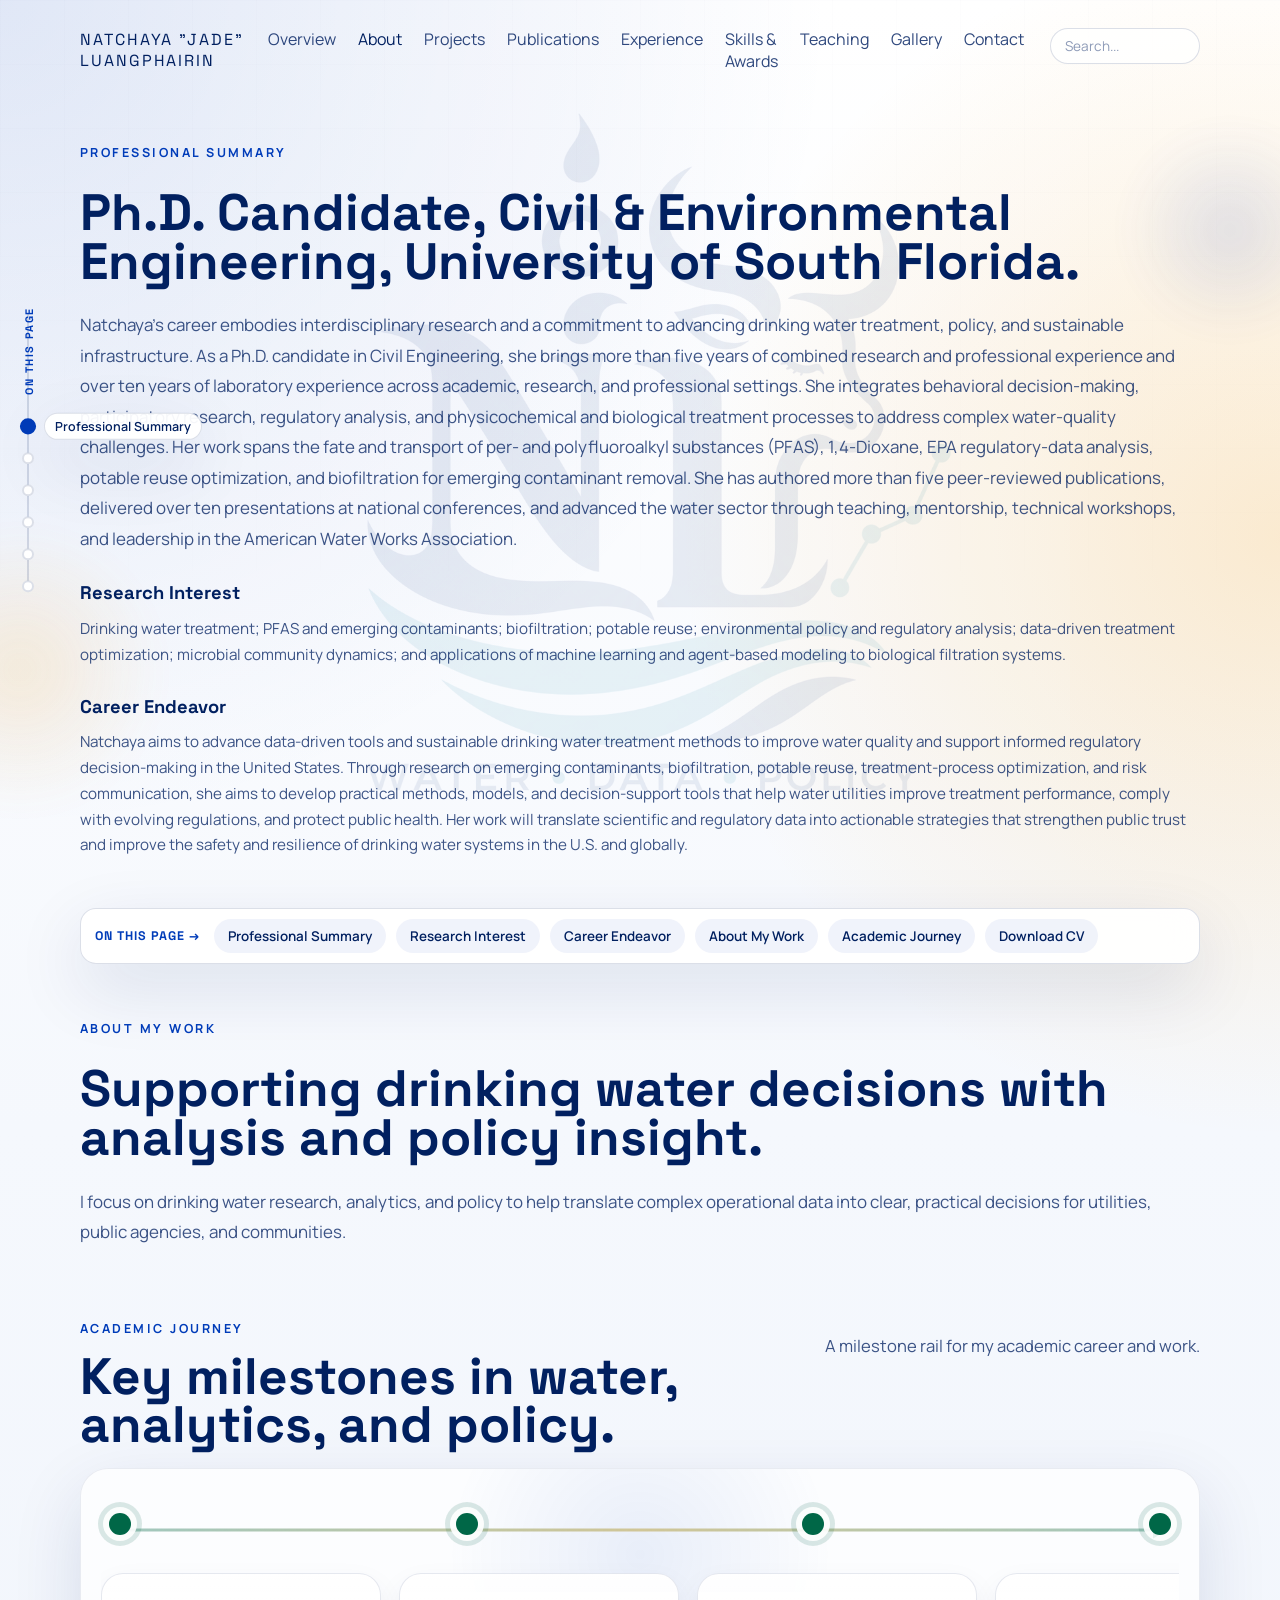
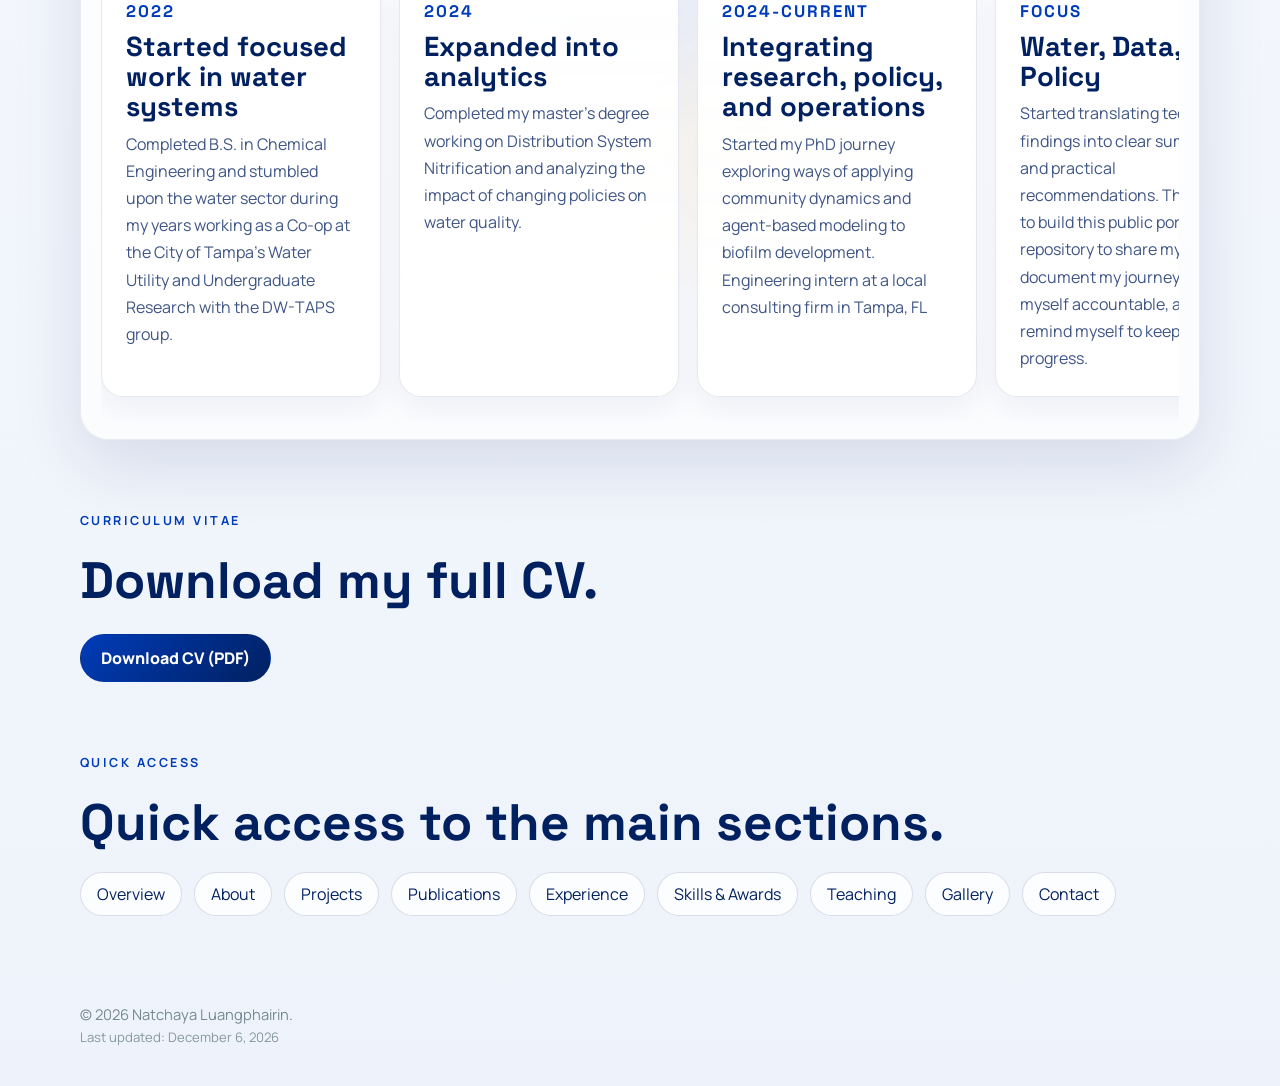
==== about.html @ 2f015699 "update" ====
<!DOCTYPE html>
<html lang="en">
<head>
  <meta charset="UTF-8" />
  <meta name="viewport" content="width=device-width, initial-scale=1.0" />
  <meta name="description" content="About Natchaya Luangphairin's work in drinking water research, analytics, and policy." />
  <title>About — Jade's Field Notes</title>
  <link rel="preconnect" href="https://fonts.googleapis.com" />
  <link rel="preconnect" href="https://fonts.gstatic.com" crossorigin />
  <link href="https://fonts.googleapis.com/css2?family=Manrope:wght@400;500;600;700;800&family=Space+Grotesk:wght@500;700&display=swap" rel="stylesheet" />
  <link rel="stylesheet" href="styles.css?v=15" />
</head>
<body>
  <div class="bg-grid" aria-hidden="true"></div>
  <div class="bg-orb bg-orb-a" aria-hidden="true"></div>
  <div class="bg-orb bg-orb-b" aria-hidden="true"></div>
  <canvas class="ripple-canvas" aria-hidden="true"></canvas>

  <header class="topbar">
    <a class="brand" href="index.html">Natchaya "Jade" Luangphairin</a>
    <nav class="nav">
      <a href="index.html">Overview</a>
      <a href="about.html" class="active">About</a>
      <a href="projects.html">Projects</a>
      <a href="publications.html">Publications</a>
      <a href="experience.html">Experience</a>
      <a href="skills-awards.html">Skills &amp; Awards</a>
      <a href="teaching.html">Teaching</a>
      <a href="gallery.html">Gallery</a>
      <a href="contact.html">Contact</a>
      <div class="search-box">
        <input type="search" id="site-search" class="search-input" placeholder="Search..." aria-label="Search site" autocomplete="off" />
        <div class="search-results" id="search-results" hidden></div>
      </div>
    </nav>
  </header>

  <nav class="side-toc" aria-label="Track and jump to section">
    <span class="side-toc-heading">On This Page</span>
    <a class="side-toc-item" href="#professional-summary">
      <span class="side-toc-dot"></span>
      <span class="side-toc-label">Professional Summary</span>
    </a>
    <a class="side-toc-item" href="#research-interest">
      <span class="side-toc-dot"></span>
      <span class="side-toc-label">Research Interest</span>
    </a>
    <a class="side-toc-item" href="#career-endeavor">
      <span class="side-toc-dot"></span>
      <span class="side-toc-label">Career Endeavor</span>
    </a>
    <a class="side-toc-item" href="#about-my-work">
      <span class="side-toc-dot"></span>
      <span class="side-toc-label">About My Work</span>
    </a>
    <a class="side-toc-item" href="#timeline-milestones">
      <span class="side-toc-dot"></span>
      <span class="side-toc-label">Academic Journey</span>
    </a>
    <a class="side-toc-item" href="#cv-download">
      <span class="side-toc-dot"></span>
      <span class="side-toc-label">Download CV</span>
    </a>
  </nav>

  <main>
    <section class="section" id="professional-summary">
      <div class="section-heading reveal">
        <p class="eyebrow">Professional Summary</p>
        <h2>Ph.D. Candidate, Civil &amp; Environmental Engineering, University of South Florida.</h2>
      </div>

      <p class="section-copy reveal delay-1">
        Natchaya's career embodies interdisciplinary research and a commitment to advancing drinking water treatment, policy, and sustainable infrastructure. As a Ph.D. candidate in Civil Engineering, she brings more than five years of combined research and professional experience and over ten years of laboratory experience across academic, research, and professional settings. She integrates behavioral decision-making, participatory research, regulatory analysis, and physicochemical and biological treatment processes to address complex water-quality challenges. Her work spans the fate and transport of per- and polyfluoroalkyl substances (PFAS), 1,4-Dioxane, EPA regulatory-data analysis, potable reuse optimization, and biofiltration for emerging contaminant removal. She has authored more than five peer-reviewed publications, delivered over ten presentations at national conferences, and advanced the water sector through teaching, mentorship, technical workshops, and leadership in the American Water Works Association.
      </p>

      <div class="papers-group reveal delay-2" id="research-interest">
        <h3>Research Interest</h3>
        <p class="papers-group-intro">
          Drinking water treatment; PFAS and emerging contaminants; biofiltration; potable reuse; environmental policy and regulatory analysis; data-driven treatment optimization; microbial community dynamics; and applications of machine learning and agent-based modeling to biological filtration systems.
        </p>
      </div>

      <div class="papers-group reveal delay-3" id="career-endeavor">
        <h3>Career Endeavor</h3>
        <p class="papers-group-intro">
          Natchaya aims to advance data-driven tools and sustainable drinking water treatment methods to improve water quality and support informed regulatory decision-making in the United States. Through research on emerging contaminants, biofiltration, potable reuse, treatment-process optimization, and risk communication, she aims to develop practical methods, models, and decision-support tools that help water utilities improve treatment performance, comply with evolving regulations, and protect public health. Her work will translate scientific and regulatory data into actionable strategies that strengthen public trust and improve the safety and resilience of drinking water systems in the U.S. and globally.
        </p>
      </div>
    </section>

    <nav class="quick-nav reveal" aria-label="Jump to section">
      <span class="quick-nav-label">On This Page &rarr;</span>
      <a href="#professional-summary">Professional Summary</a>
      <a href="#research-interest">Research Interest</a>
      <a href="#career-endeavor">Career Endeavor</a>
      <a href="#about-my-work">About My Work</a>
      <a href="#timeline-milestones">Academic Journey</a>
      <a href="#cv-download">Download CV</a>
    </nav>

    <section class="section" id="about-my-work">
      <div class="section-heading reveal">
        <p class="eyebrow">About my work</p>
        <h2>Supporting drinking water decisions with analysis and policy insight.</h2>
      </div>

      <p class="section-copy reveal delay-1">
        I focus on drinking water research, analytics, and policy to help translate complex operational data into clear, practical decisions for utilities, public agencies, and communities.
      </p>

    </section>

    <section class="section timeline-section" id="timeline-milestones">
      <div class="timeline-heading reveal">
        <div>
          <p class="eyebrow">Academic Journey</p>
          <h2>Key milestones in water, analytics, and policy.</h2>
        </div>
        <p class="timeline-intro">A milestone rail for my academic career and work.</p>
      </div>

      <div class="timeline-shell reveal delay-1">
        <div class="timeline-rail" aria-hidden="true">
          <span class="timeline-line"></span>
          <span class="timeline-dot is-active"></span>
          <span class="timeline-dot"></span>
          <span class="timeline-dot"></span>
          <span class="timeline-dot"></span>
        </div>

        <div class="timeline-cards">
          <article class="timeline-card">
            <div class="timeline-date">2022</div>
            <h3>Started focused work in water systems</h3>
            <p>Completed B.S. in Chemical Engineering and stumbled upon the water sector during my years working as a Co-op at the City of Tampa's Water Utility and Undergraduate Research with the DW-TAPS group.</p>
          </article>
          <article class="timeline-card">
            <div class="timeline-date">2024</div>
            <h3>Expanded into analytics</h3>
            <p>Completed my master's degree working on Distribution System Nitrification and analyzing the impact of changing policies on water quality.</p>
          </article>
          <article class="timeline-card">
            <div class="timeline-date">2024-Current</div>
            <h3>Integrating research, policy, and operations</h3>
            <p>Started my PhD journey exploring ways of applying community dynamics and agent-based modeling to biofilm development. Engineering intern at a local consulting firm in Tampa, FL</p>
          </article>
          <article class="timeline-card">
            <div class="timeline-date">Focus</div>
            <h3>Water, Data, and Policy</h3>
            <p>Started translating technical findings into clear summaries and practical recommendations. This led me to build this public portfolio and repository to share my work, document my journey, hold myself accountable, and remind myself to keep making progress.</p>
          </article>
        </div>
      </div>
    </section>

    <section class="section" id="cv-download">
      <div class="section-heading reveal">
        <p class="eyebrow">Curriculum Vitae</p>
        <h2>Download my full CV.</h2>
      </div>

      <div class="hero-actions reveal delay-1">
        <a class="button button-primary" href="documents/CV/NLuangphairin_CV.pdf" download="NLuangphairin_CV.pdf">Download CV (PDF)</a>
      </div>
    </section>

    <section class="section" id="quick-access">
      <div class="section-heading reveal">
        <p class="eyebrow">Quick Access</p>
        <h2>Quick access to the main sections.</h2>
      </div>

      <div class="links-grid">
        <a class="link-pill reveal delay-1" href="index.html">Overview</a>
        <a class="link-pill reveal delay-1" href="about.html">About</a>
        <a class="link-pill reveal delay-1" href="projects.html">Projects</a>
        <a class="link-pill reveal delay-2" href="publications.html">Publications</a>
        <a class="link-pill reveal delay-2" href="experience.html">Experience</a>
        <a class="link-pill reveal delay-2" href="skills-awards.html">Skills &amp; Awards</a>
        <a class="link-pill reveal delay-3" href="teaching.html">Teaching</a>
        <a class="link-pill reveal delay-3" href="gallery.html">Gallery</a>
        <a class="link-pill reveal delay-3" href="contact.html">Contact</a>
      </div>
    </section>
  </main>

  <footer class="footer">
    <p>© <span id="year"></span> Natchaya Luangphairin.</p>
    <p class="footer-updated">Last updated: <span id="last-updated"></span></p>
  </footer>

  <script src="script.js?v=16"></script>
</body>
</html>
---- styles.css ----
:root {
  --bg: #eef3fb;
  --bg-soft: #ffffff;
  --panel: rgba(255, 255, 255, 0.92);
  --panel-border: rgba(1, 32, 96, 0.14);
  --text: #012060;
  --muted: rgba(1, 32, 96, 0.76);
  --accent: #003cb9;
  --accent-strong: #012060;
  --accent-gold: #faa41a;
  --accent-red: #c00000;
  --accent-green: #006747;
  --accent-grey: #7e96a0;
  --accent-soft: #d9c990;
  --shadow: 0 24px 70px rgba(1, 32, 96, 0.12);
}

* {
  box-sizing: border-box;
}

html {
  scroll-behavior: smooth;
}

body {
  margin: 0;
  min-height: 100vh;
  font-family: 'Manrope', sans-serif;
  color: var(--text);
  background:
    radial-gradient(circle at top left, rgba(0, 60, 185, 0.12), transparent 28%),
    radial-gradient(circle at right 20%, rgba(250, 164, 26, 0.2), transparent 24%),
    linear-gradient(180deg, #ffffff 0%, #f5f8fd 42%, #eef3fb 100%);
  overflow-x: hidden;
}

body::before {
  content: "";
  position: fixed;
  left: 50%;
  top: 50%;
  transform: translate(-50%, -50%);
  width: 860px;
  height: 860px;
  background-image: url("photos/Logo%20Final.png");
  background-repeat: no-repeat;
  background-position: center;
  background-size: contain;
  opacity: 0.08;
  pointer-events: none;
  z-index: 0;
}

/* Keeps all webpage content above the background logo */
body > * {
  position: relative;
  z-index: 1;
}

body::before {
  content: "";
  position: fixed;

  left: 50%;
  top: 50%;
  transform: translate(-50%, -50%);

  width: min(860px, 85vw);
  aspect-ratio: 1;

  background: url("photos/Logo%20Final.png") center / contain no-repeat;

  opacity: 0.08;
  pointer-events: none;
  z-index: 0;
}

body > * {
  position: relative;
  z-index: 1;
}

a {
  color: inherit;
  text-decoration: none;
}

main {
  width: min(1120px, calc(100% - 40px));
  margin: 0 auto;
  padding: 40px 0 64px;
}

.bg-grid {
  position: fixed;
  inset: 0;
  pointer-events: none;
  opacity: 0.2;
  background-image:
    linear-gradient(rgba(1,32,96,0.06) 1px, transparent 1px),
    linear-gradient(90deg, rgba(1,32,96,0.06) 1px, transparent 1px);
  background-size: 64px 64px;
  mask-image: linear-gradient(180deg, rgba(0,0,0,0.9), transparent 95%);
}

.bg-orb {
  position: fixed;
  border-radius: 50%;
  filter: blur(18px);
  pointer-events: none;
  opacity: 0.7;
}

.bg-orb-a {
  width: 220px;
  height: 220px;
  right: -60px;
  top: 120px;
  background: radial-gradient(circle, rgba(0, 60, 185, 0.16), transparent 70%);
}

.bg-orb-b {
  width: 280px;
  height: 280px;
  left: -120px;
  bottom: 10%;
  background: radial-gradient(circle, rgba(250, 164, 26, 0.22), transparent 72%);
}

.ripple-canvas {
  position: fixed;
  inset: 0;
  pointer-events: none;
}

.topbar {
  width: min(1120px, calc(100% - 40px));
  margin: 0 auto;
  padding: 28px 0 0;
  display: flex;
  align-items: center;
  justify-content: space-between;
  z-index: 20;
}

.brand {
  font-family: 'Space Grotesk', sans-serif;
  font-size: 1rem;
  letter-spacing: 0.12em;
  text-transform: uppercase;
}

.nav {
  display: flex;
  gap: 22px;
  color: rgba(1, 32, 96, 0.82);
}

.nav a:hover,
.nav a:focus-visible,
.brand:hover,
.brand:focus-visible {
  color: var(--text);
}

.search-box {
  position: relative;
  margin-left: 4px;
}

.search-input {
  appearance: none;
  -webkit-appearance: none;
  -moz-appearance: none;
  width: 150px;
  min-height: 36px;
  padding: 0 14px;
  border-radius: 999px;
  border: 1px solid var(--panel-border);
  background: rgba(255,255,255,0.78);
  color: var(--text);
  font-family: 'Manrope', sans-serif;
  font-size: 0.85rem;
  box-shadow: none;
  transition: width 200ms ease, border-color 200ms ease;
}

.search-input::-webkit-search-decoration,
.search-input::-webkit-search-cancel-button,
.search-input::-webkit-search-results-button,
.search-input::-webkit-search-results-decoration {
  appearance: none;
  -webkit-appearance: none;
}

.search-input:focus {
  outline: none;
  width: 220px;
  border-color: var(--accent);
}

.search-input::placeholder {
  color: rgba(1, 32, 96, 0.45);
}

.search-results {
  position: absolute;
  top: calc(100% + 8px);
  right: 0;
  min-width: 300px;
  max-width: 380px;
  max-height: 70vh;
  overflow-y: auto;
  display: grid;
  gap: 2px;
  padding: 8px;
  border-radius: 16px;
  border: 1px solid var(--panel-border);
  background: rgba(255,255,255,0.97);
  backdrop-filter: blur(18px);
  box-shadow: var(--shadow);
}

.search-results[hidden] {
  display: none;
}

.search-result {
  display: block;
  padding: 9px 10px;
  border-radius: 10px;
  color: var(--text);
  font-size: 0.88rem;
  font-weight: 600;
}

.search-result span {
  display: block;
  margin-top: 3px;
  color: var(--muted);
  font-weight: 500;
  font-size: 0.78rem;
  line-height: 1.4;
  text-transform: none;
  letter-spacing: normal;
}

.search-result:hover,
.search-result:focus-visible {
  background: rgba(0, 60, 185, 0.08);
  color: var(--accent);
}

.search-empty {
  padding: 9px 10px;
  color: var(--muted);
  font-size: 0.85rem;
}

.project-slide {
  margin-top: 16px;
}

.project-slide iframe {
  width: 100%;
  height: 560px;
  border: 1px solid var(--panel-border);
  border-radius: 16px;
  background: #ffffff;
}

.project-slide .section-jump {
  margin-top: 10px;
}

.project-slide-label {
  margin: 18px 0 6px;
  font-family: 'Space Grotesk', sans-serif;
  font-size: 0.85rem;
  font-weight: 700;
  color: var(--text);
}

.papers-group > .project-slide-label:first-of-type {
  margin-top: 16px;
}

.gallery-grid {
  display: grid;
  grid-template-columns: repeat(4, 1fr);
  gap: 14px;
  margin-top: 18px;
}

.gallery-item {
  margin: 0;
  border: 1px solid var(--panel-border);
  border-radius: 14px;
  overflow: hidden;
  background: rgba(255,255,255,0.85);
  box-shadow: var(--shadow);
  transition: transform 180ms ease;
}

.gallery-item:hover {
  transform: translateY(-3px);
}

.gallery-item a {
  display: block;
}

.gallery-item img {
  display: block;
  width: 100%;
  height: 160px;
  object-fit: cover;
}

.gallery-item figcaption {
  -webkit-line-clamp: 2;
  display: -webkit-box;
  -webkit-box-orient: vertical;
  overflow: hidden;
}

.quick-nav-label {
  display: inline-flex;
  align-items: center;
  gap: 6px;
  padding: 8px 4px;
  font-family: 'Space Grotesk', sans-serif;
  font-size: 0.78rem;
  font-weight: 700;
  text-transform: uppercase;
  letter-spacing: 0.08em;
  color: var(--accent);
  white-space: nowrap;
}

.quick-nav {
  display: flex;
  align-items: center;
  flex-wrap: wrap;
  gap: 10px;
  margin-top: 20px;
  position: static;
  padding: 10px;
  border-radius: 16px;
  border: 1px solid var(--panel-border);
  background: rgba(255,255,255,0.92);
  backdrop-filter: blur(18px);
  box-shadow: var(--shadow);
}

.quick-nav a {
  padding: 8px 14px;
  border-radius: 999px;
  background: rgba(0, 60, 185, 0.06);
  color: var(--text);
  font-size: 0.84rem;
  font-weight: 600;
  white-space: nowrap;
}

.quick-nav a:hover,
.quick-nav a:focus-visible {
  background: rgba(0, 60, 185, 0.14);
  color: var(--accent);
}

.gallery-item figcaption {
  padding: 10px 12px;
  font-size: 0.72rem;
  color: var(--muted);
  line-height: 1.4;
}

.side-toc-heading {
  writing-mode: vertical-rl;
  transform: rotate(180deg);
  align-self: center;
  margin-bottom: 6px;
  font-family: 'Space Grotesk', sans-serif;
  font-size: 0.68rem;
  font-weight: 700;
  text-transform: uppercase;
  letter-spacing: 0.14em;
  color: var(--accent);
}

.side-toc {
  position: fixed;
  left: 22px;
  top: 50%;
  transform: translateY(-50%);
  display: flex;
  flex-direction: column;
  gap: 20px;
  z-index: 15;
}

.side-toc::before {
  content: "";
  position: absolute;
  left: 5px;
  top: 6px;
  bottom: 6px;
  width: 2px;
  background: var(--panel-border);
  z-index: -1;
}

.side-toc-item {
  position: relative;
  display: flex;
  align-items: center;
}

.side-toc-dot {
  flex-shrink: 0;
  width: 12px;
  height: 12px;
  border-radius: 50%;
  background: var(--bg-soft);
  border: 2px solid var(--panel-border);
  transition: transform 200ms ease, background 200ms ease, border-color 200ms ease;
}

.side-toc-label {
  position: absolute;
  left: 22px;
  top: 50%;
  transform: translateY(-50%) translateX(-6px);
  padding: 4px 10px;
  border-radius: 999px;
  background: rgba(255, 255, 255, 0.95);
  border: 1px solid var(--panel-border);
  box-shadow: var(--shadow);
  color: var(--text);
  font-size: 0.78rem;
  font-weight: 600;
  white-space: nowrap;
  opacity: 0;
  pointer-events: none;
  transition: opacity 200ms ease, transform 200ms ease;
}

.side-toc-item:hover .side-toc-label,
.side-toc-item:focus-visible .side-toc-label,
.side-toc-item.is-active .side-toc-label {
  opacity: 1;
  transform: translateY(-50%) translateX(0);
}

.side-toc-item.is-active .side-toc-dot {
  background: var(--accent);
  border-color: var(--accent);
  transform: scale(1.35);
}

@media (max-width: 1180px) {
  .side-toc {
    display: none;
  }
}

.hero {
  min-height: calc(100vh - 120px);
  display: grid;
  grid-template-columns: 1.3fr 0.9fr;
  gap: 28px;
  align-items: center;
  padding: 40px 0 20px;
}

.eyebrow {
  margin: 0 0 16px;
  color: var(--accent);
  text-transform: uppercase;
  letter-spacing: 0.2em;
  font-size: 0.78rem;
  font-weight: 700;
}

h1,
h2,
h3 {
  font-family: 'Space Grotesk', sans-serif;
  margin: 0;
  line-height: 0.95;
}

h1 {
  font-size: clamp(3.6rem, 8vw, 7.6rem);
  max-width: 10ch;
}

.hero-title {
  margin: 10px 0 0;
  font-family: 'Space Grotesk', sans-serif;
  font-size: clamp(1.15rem, 2.2vw, 1.65rem);
  letter-spacing: 0.08em;
  text-transform: uppercase;
  color: rgba(1, 32, 96, 0.86);
}

h2 {
  font-size: clamp(2.1rem, 4vw, 4rem);
  max-width: none;
  width: 100%;
}

h3 {
  font-size: 1.8rem;
  width: 100%;
  max-width: none;
  text-wrap: pretty;
}

.lede,
.project-card p,
.about-panel p,
.contact-card p,
.card-list strong,
.card-stat p {
  color: var(--muted);
  line-height: 1.7;
  font-size: 1.03rem;
}

.lede {
  max-width: 58ch;
  margin: 24px 0 0;
  font-size: 1.15rem;
}

.hero-actions {
  margin: 28px 0 0;
}

.contact-card p {
  margin: 0;
}

.contact-card .contact-links {
  display: flex;
  gap: 12px;
  flex-wrap: wrap;
  margin-top: 8px;
}

.button {
  display: inline-flex;
  align-items: center;
  justify-content: center;
  min-height: 48px;
  padding: 0 20px;
  border-radius: 999px;
  border: 1px solid transparent;
  transition: transform 180ms ease, border-color 180ms ease, background 180ms ease;
}

.button:hover,
.button:focus-visible {
  transform: translateY(-2px);
}

.button-primary {
  background: linear-gradient(135deg, var(--accent), var(--accent-strong));
  color: #ffffff;
  font-weight: 800;
}

.button-secondary {
  border-color: rgba(1,32,96,0.16);
  background: rgba(255,255,255,0.8);
}

.hero-card,
.project-card,
.about-panel,
.skills-panel,
.contact-card,
.feature-card,
.experience-item,
.teaching-panel,
.timeline-item {
  border: 1px solid var(--panel-border);
  background: linear-gradient(180deg, rgba(255,255,255,0.92), rgba(255,255,255,0.72));
  backdrop-filter: blur(18px);
  box-shadow: var(--shadow);
}

.hero-card {
  border-radius: 28px;
  padding: 28px;
  background:
    radial-gradient(circle at top right, rgba(0, 60, 185, 0.12), transparent 32%),
    linear-gradient(180deg, rgba(255,255,255,0.96), rgba(255,255,255,0.8));
}

.profile-visual img {
  display: block;
  width: 100%;
  height: 100%;
  object-fit: contain;
}

.card-label {
  margin-bottom: 14px;
}

.card-label {
  display: inline-flex;
  align-items: center;
  width: fit-content;
  padding: 8px 12px;
  border-radius: 999px;
  background: rgba(0,60,185,0.08);
  font-size: 0.8rem;
  text-transform: uppercase;
  letter-spacing: 0.14em;
}

.card-stat {
  margin-top: 38px;
}

.card-stat span {
  display: block;
  font-family: 'Space Grotesk', sans-serif;
  font-size: clamp(4rem, 10vw, 6.5rem);
  line-height: 1;
  color: var(--accent);
}

.card-list {
  display: grid;
  gap: 18px;
  margin-top: 28px;
}

.card-list span {
  display: block;
  color: rgba(1,32,96,0.7);
  font-size: 0.78rem;
  text-transform: uppercase;
  letter-spacing: 0.14em;
  margin-bottom: 6px;
}

.section {
  padding: 56px 0 16px;
}

.section:first-child {
  padding-top: 32px;
}

.section-heading {
  display: grid;
  gap: 12px;
  margin-bottom: 24px;
}

.section-copy {
  max-width: none;
  margin: 0;
  color: var(--muted);
  line-height: 1.8;
  font-size: 1.06rem;
}

.section-jump {
  display: inline-flex;
  align-items: center;
  gap: 6px;
  width: fit-content;
  font-family: 'Space Grotesk', sans-serif;
  font-size: 0.85rem;
  font-weight: 700;
  color: var(--accent);
  transition: gap 180ms ease, color 180ms ease;
}

.section-jump:hover,
.section-jump:focus-visible {
  gap: 10px;
  color: var(--accent-strong);
}

.nav a.active {
  color: var(--text);
}

.timeline-heading {
  display: grid;
  grid-template-columns: 1.25fr 0.95fr;
  gap: 20px;
  align-items: start;
  margin-bottom: 18px;
}

.timeline-intro {
  margin: 12px 0 0;
  color: var(--muted);
  font-size: 1.04rem;
  line-height: 1.7;
  justify-self: end;
  max-width: 42ch;
  text-align: right;
}

.timeline-shell {
  position: relative;
  border-radius: 28px;
  padding: 28px 20px 18px;
  background: rgba(255,255,255,0.72);
  border: 1px solid rgba(1,32,96,0.08);
  box-shadow: var(--shadow);
  overflow: hidden;
}

.timeline-shell::before {
  content: '';
  position: absolute;
  inset: 0;
  background: radial-gradient(circle at 50% 15%, rgba(0,60,185,0.08), transparent 26%), radial-gradient(circle at 60% 50%, rgba(250,164,26,0.08), transparent 22%);
  pointer-events: none;
}

.timeline-rail {
  position: relative;
  display: flex;
  align-items: center;
  justify-content: space-between;
  gap: 12px;
  padding: 16px 8px 28px;
}

.timeline-line {
  position: absolute;
  left: 28px;
  right: 28px;
  top: 50%;
  height: 3px;
  transform: translateY(-50%);
  background: linear-gradient(90deg, rgba(0,103,71,0.36), rgba(207,196,147,0.96), rgba(0,103,71,0.36));
  border-radius: 999px;
}

.timeline-line::after {
  content: '';
  position: absolute;
  right: -2px;
  top: 50%;
  transform: translate(100%, -50%);
  border-top: 9px solid transparent;
  border-bottom: 9px solid transparent;
  border-left: 16px solid var(--accent-green);
}

.timeline-dot {
  position: relative;
  z-index: 1;
  width: 22px;
  height: 22px;
  border-radius: 50%;
  background: var(--accent-green);
  box-shadow: 0 0 0 6px rgba(255,255,255,0.9), 0 0 0 11px rgba(0,103,71,0.14);
}

.timeline-cards {
  position: relative;
  display: grid;
  grid-auto-flow: column;
  grid-auto-columns: minmax(280px, 1fr);
  gap: 18px;
  overflow-x: auto;
  padding: 10px 8px 24px;
  scroll-snap-type: x proximity;
}

.timeline-cards::-webkit-scrollbar {
  height: 10px;
}

.timeline-cards::-webkit-scrollbar-track {
  background: rgba(1,32,96,0.08);
  border-radius: 999px;
}

.timeline-cards::-webkit-scrollbar-thumb {
  background: rgba(0,103,71,0.58);
  border-radius: 999px;
}

.timeline-card {
  scroll-snap-align: start;
  border-radius: 22px;
  padding: 26px 24px 24px;
  background: linear-gradient(180deg, rgba(255,255,255,0.98), rgba(255,255,255,0.84));
  border: 1px solid rgba(1,32,96,0.10);
  box-shadow: 0 12px 30px rgba(1,32,96,0.06);
}

.timeline-card h3 {
  margin-top: 10px;
  font-size: 1.72rem;
  line-height: 1.1;
}

.timeline-date {
  font-family: 'Space Grotesk', sans-serif;
  font-size: 0.96rem;
  letter-spacing: 0.12em;
  text-transform: uppercase;
  color: #c99800;
  font-weight: 700;
}

.timeline-card p {
  margin: 8px 0 0;
  color: var(--muted);
  line-height: 1.7;
}



.timeline {
  display: grid;
  gap: 14px;
}

.timeline-item {
  display: grid;
  grid-template-columns: 120px 1fr;
  gap: 20px;
  align-items: start;
  border-radius: 24px;
  padding: 22px;
}

.timeline-date {
  font-family: 'Space Grotesk', sans-serif;
  font-size: 1.05rem;
  letter-spacing: 0.12em;
  text-transform: uppercase;
  color: var(--accent);
}

.timeline-item p,
.feature-card p,
.experience-item p,
.teaching-panel p {
  margin: 8px 0 0;
  color: var(--muted);
  line-height: 1.7;
}

.dashboard-shell {
  width: 100%;
  max-width: 100%;
  min-width: 0;
  overflow: hidden;
  margin-top: 24px;
  border-radius: 28px;
  padding: 20px;
  border: 1px solid rgba(1, 32, 96, 0.10);
  background: linear-gradient(
    180deg,
    rgba(255, 255, 255, 0.95),
    rgba(255, 255, 255, 0.82)
  );
  box-shadow: var(--shadow);
}

.dashboard-hint {
  margin: 0 0 12px;
  font-size: 0.82rem;
  font-weight: 600;
  color: var(--accent);
}

/* Visible frame that the scaled Tableau dashboard must fit inside */
.tableau-fit {
  position: relative;
  width: 100%;
  max-width: 100%;
  overflow: hidden;
  border-radius: 22px;
  background: rgba(1, 32, 96, 0.04);
}

/* Tableau keeps its original 1600 × 927 layout and is scaled by JavaScript */
.tableau-scale {
  position: relative;
  width: 1600px;
  height: 927px;
  transform-origin: top left;
}

.tableau-scale > div,
.tableau-scale object.tableauViz,
.tableau-scale iframe,
.tableau-scale .tableauViz {
  display: block !important;
  width: 1600px !important;
  min-width: 1600px !important;
  max-width: none !important;
  height: 927px !important;
  min-height: 927px !important;
  margin: 0 !important;
  padding: 0 !important;
  border: 0 !important;
}

.tableau-scale noscript,
.tableau-scale noscript a,
.tableau-scale noscript img {
  display: block;
  width: 1600px;
  max-width: none;
  border: 0;
}

.dashboard-app {
  margin-top: 18px;
  border-radius: 24px;
  padding: 22px;
  border: 1px solid var(--panel-border);
  background: linear-gradient(180deg, rgba(255,255,255,0.96), rgba(255,255,255,0.82));
  box-shadow: var(--shadow);
  display: grid;
  gap: 10px;
}

.small-note {
  margin: 0;
  color: var(--muted);
  font-size: 0.92rem;
  line-height: 1.75;
}

.dashboard-app a {
  display: inline-flex;
  width: fit-content;
  margin-top: 6px;
  color: var(--accent);
  font-weight: 700;
}

.feature-list,
.experience-list {
  display: grid;
  grid-template-columns: repeat(3, minmax(0, 1fr));
  gap: 18px;
}

.feature-card,
.experience-item {
  border-radius: 24px;
  padding: 22px;
}

.feature-card a {
  display: inline-flex;
  margin-top: 18px;
  color: var(--accent);
  font-weight: 700;
}

.papers-group {
  margin-top: 30px;
  margin-bottom: 30px;
}

.papers-group:first-child {
  margin-top: 0;
}

.papers-group:last-child {
  margin-bottom: 0;
}

.papers-group h3 {
  font-size: 1.15rem;
  margin-bottom: 14px;
}

.papers-group-intro {
  margin: 0 0 14px;
  color: var(--muted);
  line-height: 1.7;
  font-size: 0.95rem;
}

.section-copy a,
.papers-group-intro a,
.job-meta a,
.small-note a {
  color: var(--accent);
  font-weight: 700;
  text-decoration: underline;
  text-underline-offset: 2px;
}

.section-copy a:hover,
.papers-group-intro a:hover,
.job-meta a:hover,
.small-note a:hover,
.section-copy a:focus-visible,
.papers-group-intro a:focus-visible,
.job-meta a:focus-visible,
.small-note a:focus-visible {
  color: var(--accent-strong);
}

.papers-list {
  list-style: none;
  margin: 0;
  padding: 0;
  display: grid;
  gap: 14px;
}

.papers-list.numbered {
  list-style: decimal;
  padding-left: 1.3em;
}

.papers-list.numbered .paper-item {
  padding-left: 6px;
}

.papers-list.numbered .paper-item::before {
  display: none;
}

.papers-list.numbered .paper-item::marker {
  color: var(--accent);
  font-weight: 700;
}

.paper-item {
  position: relative;
  padding-left: 20px;
  color: var(--muted);
  line-height: 1.7;
  font-size: 0.98rem;
}

.paper-item::before {
  content: "";
  position: absolute;
  left: 0;
  top: 0.6em;
  width: 6px;
  height: 6px;
  border-radius: 2px;
  background: var(--accent);
}

.paper-item a {
  color: var(--accent);
  font-weight: 600;
}

.paper-item a:hover,
.paper-item a:focus-visible {
  text-decoration: underline;
}

.paper-pending {
  font-style: italic;
  color: rgba(1, 32, 96, 0.45);
  font-size: 0.9em;
}

.paper-status {
  display: inline-block;
  margin-left: 4px;
  padding: 2px 10px;
  border-radius: 999px;
  background: rgba(0, 60, 185, 0.1);
  color: var(--accent);
  font-size: 0.75rem;
  font-weight: 700;
  text-transform: uppercase;
  letter-spacing: 0.05em;
  white-space: nowrap;
}

.blur-text {
  filter: blur(3.5px);
  user-select: none;
  cursor: default;
}

.mentees-details {
  margin-top: 18px;
}

.mentees-details summary {
  cursor: pointer;
  display: inline-flex;
  align-items: center;
  gap: 6px;
  width: fit-content;
  font-family: 'Space Grotesk', sans-serif;
  font-size: 0.85rem;
  font-weight: 700;
  color: var(--accent);
  list-style: none;
}

.mentees-details summary::-webkit-details-marker {
  display: none;
}

.mentees-details summary::after {
  content: "→";
  transition: transform 180ms ease;
}

.mentees-details[open] summary::after {
  transform: rotate(90deg);
}

.mentees-grid {
  display: grid;
  grid-template-columns: repeat(2, minmax(0, 1fr));
  gap: 16px;
  margin-top: 18px;
}

.mentee-card {
  border: 1px solid var(--panel-border);
  background: linear-gradient(180deg, rgba(255,255,255,0.92), rgba(255,255,255,0.72));
  backdrop-filter: blur(18px);
  box-shadow: var(--shadow);
  border-radius: 20px;
  padding: 18px;
  display: flex;
  gap: 14px;
  align-items: flex-start;
}

.mentee-photo {
  flex-shrink: 0;
  width: 56px;
  height: 56px;
  border-radius: 50%;
  overflow: hidden;
  display: flex;
  align-items: center;
  justify-content: center;
  background: linear-gradient(135deg, var(--accent), var(--accent-strong));
  color: #ffffff;
  font-family: 'Space Grotesk', sans-serif;
  font-weight: 700;
  font-size: 0.95rem;
}

.mentee-photo img {
  width: 100%;
  height: 100%;
  object-fit: cover;
}

.mentee-info h4 {
  margin: 0 0 2px;
  font-family: 'Space Grotesk', sans-serif;
  font-size: 1rem;
  line-height: 1.2;
}

.mentee-info .mentee-role {
  margin: 0 0 8px;
  color: var(--muted);
  font-size: 0.8rem;
  line-height: 1.4;
}

.mentee-info .mentee-project {
  margin: 0;
  color: var(--muted);
  font-size: 0.86rem;
  line-height: 1.5;
}

.mentee-info .mentee-project .underline {
  text-decoration: underline;
  text-underline-offset: 2px;
  color: var(--text);
  font-weight: 600;
}

.skills-tags {
  display: flex;
  flex-wrap: wrap;
  gap: 10px;
}

.skill-tag {
  display: inline-flex;
  align-items: center;
  min-height: 38px;
  padding: 0 14px;
  border-radius: 999px;
  border: 1px solid var(--panel-border);
  background: rgba(255,255,255,0.82);
  color: var(--text);
  font-size: 0.86rem;
  font-weight: 600;
  transition: transform 180ms ease, border-color 180ms ease;
}

a.skill-tag:hover,
a.skill-tag:focus-visible {
  transform: translateY(-2px);
  border-color: var(--accent);
  color: var(--accent);
}

.job-list {
  display: grid;
  gap: 20px;
}

.job-entry {
  border: 1px solid var(--panel-border);
  background: linear-gradient(180deg, rgba(255,255,255,0.92), rgba(255,255,255,0.72));
  backdrop-filter: blur(18px);
  box-shadow: var(--shadow);
  border-radius: 24px;
  padding: 24px;
}

.job-heading {
  margin-bottom: 14px;
}

.job-heading h3 {
  margin-bottom: 4px;
  font-size: 1.3rem;
}

.job-meta {
  margin: 0;
  color: var(--muted);
  font-size: 0.82rem;
  text-transform: uppercase;
  letter-spacing: 0.06em;
}


.teaching-panel {
  border-radius: 24px;
  padding: 22px;
}

.quote-card {
  border-radius: 28px;
  padding: 20px;
  border: 1px solid var(--panel-border);
  background: linear-gradient(180deg, rgba(255,255,255,0.96), rgba(255,255,255,0.8));
  box-shadow: var(--shadow);
}

.quote-card img {
  display: block;
  width: 100%;
  height: auto;
}

.links-grid {
  display: flex;
  flex-wrap: wrap;
  gap: 12px;
}

.link-pill {
  display: inline-flex;
  align-items: center;
  min-height: 44px;
  padding: 0 16px;
  border-radius: 999px;
  border: 1px solid var(--panel-border);
  background: rgba(255,255,255,0.82);
  color: var(--text);
  transition: transform 180ms ease, border-color 180ms ease;
}

.link-pill:hover,
.link-pill:focus-visible {
  transform: translateY(-2px);
  border-color: rgba(0, 103, 71, 0.35);
}

.projects {
  display: grid;
  grid-template-columns: repeat(3, minmax(0, 1fr));
  gap: 18px;
}

.project-card {
  border-radius: 24px;
  padding: 24px;
  min-height: 320px;
  display: flex;
  flex-direction: column;
  justify-content: space-between;
}

.project-meta {
  display: flex;
  align-items: center;
  justify-content: space-between;
  color: rgba(23, 32, 51, 0.62);
  margin-bottom: 28px;
}

.project-meta span {
  color: var(--accent);
  font-weight: 800;
}

.project-card ul {
  margin: 24px 0 0;
  padding-left: 18px;
  color: rgba(23, 32, 51, 0.82);
  line-height: 1.8;
}

.split {
  display: grid;
  gap: 24px;
}

.about-grid {
  display: grid;
  grid-template-columns: 1fr 1fr;
  gap: 18px;
}

.about-panel,
.skills-panel,
.contact-card {
  border-radius: 24px;
  padding: 24px;
}

.chips {
  display: flex;
  gap: 10px;
  flex-wrap: wrap;
  margin-top: 18px;
}

.chips span {
  padding: 10px 14px;
  border-radius: 999px;
  background: rgba(23,32,51,0.06);
  color: var(--text);
}

.contact-card {
  display: grid;
  gap: 8px;
  background:
    radial-gradient(circle at top right, rgba(229, 107, 74, 0.1), transparent 30%),
    linear-gradient(180deg, rgba(255,255,255,0.96), rgba(255,255,255,0.82));
}

.social-follow {
  display: grid;
  gap: 12px;
  margin-top: 10px;
}

.social-follow-title {
  margin: 0;
  font-family: 'Space Grotesk', sans-serif;
  font-size: 0.98rem;
  letter-spacing: 0.08em;
  text-transform: uppercase;
  color: var(--accent);
}

.social-badges {
  display: flex;
  flex-wrap: wrap;
  gap: 10px;
}

.social-badges a {
  display: inline-flex;
  align-items: center;
}

.social-badges img {
  display: block;
  max-width: 100%;
  height: auto;
}

.footer {
  width: min(1120px, calc(100% - 40px));
  margin: 0 auto;
  padding: 8px 0 40px;
  color: rgba(70,96,105,0.72);
  font-size: 0.92rem;
}

.footer p {
  margin: 4px 0 0;
}

.footer p:first-child {
  margin-top: 0;
}

.footer-updated {
  font-size: 0.82rem;
  opacity: 0.85;
}

.reveal {
  opacity: 0;
  transform: translateY(18px);
  animation: reveal 760ms ease forwards;
}

.delay-1 { animation-delay: 120ms; }
.delay-2 { animation-delay: 220ms; }
.delay-3 { animation-delay: 320ms; }

@keyframes reveal {
  to {
    opacity: 1;
    transform: translateY(0);
  }
}

@media (max-width: 980px) {
  .hero,
  .projects,
  .about-grid,
  .feature-list,
  .experience-list,
  .timeline-heading {
    grid-template-columns: 1fr;
  }

  .hero {
    min-height: auto;
    padding-top: 60px;
  }

  h1 {
    max-width: 12ch;
  }

  .timeline-intro {
    justify-self: start;
    text-align: left;
    max-width: none;
  }

  .timeline-cards {
    grid-auto-columns: minmax(260px, 85vw);
  }

  .gallery-grid {
    grid-template-columns: repeat(3, 1fr);
  }
}

@media (max-width: 640px) {
  .topbar {
    flex-direction: column;
    align-items: flex-start;
    gap: 14px;
  }

  main,
  .topbar,
  .footer {
    width: min(100% - 24px, 1120px);
  }

  .nav {
    gap: 16px;
    flex-wrap: wrap;
  }

  .search-box {
    width: 100%;
    margin-left: 0;
  }

  .search-input {
    width: 100%;
  }

  .search-input:focus {
    width: 100%;
  }

  .search-results {
    left: 0;
    right: 0;
    min-width: 0;
    max-width: none;
  }

  .gallery-grid {
    grid-template-columns: repeat(2, 1fr);
  }

  .quick-nav {
    position: static;
  }

  .mentees-grid {
    grid-template-columns: 1fr;
  }

  h1 {
    font-size: clamp(3rem, 16vw, 4.5rem);
  }

  .project-card,
  .hero-card,
  .about-panel,
  .skills-panel,
  .contact-card,
  .feature-card,
  .experience-item,
  .teaching-panel,
  .quote-card,
  .dashboard-app,
  .dashboard-shell,
  .timeline-shell,
  .timeline-card {
    padding: 20px;
  }

  .dashboard-shell {
    padding: 10px;
    border-radius: 18px;
  }

  .tableau-fit {
    border-radius: 14px;
  }

  .project-slide iframe {
    height: 360px;
  }
}
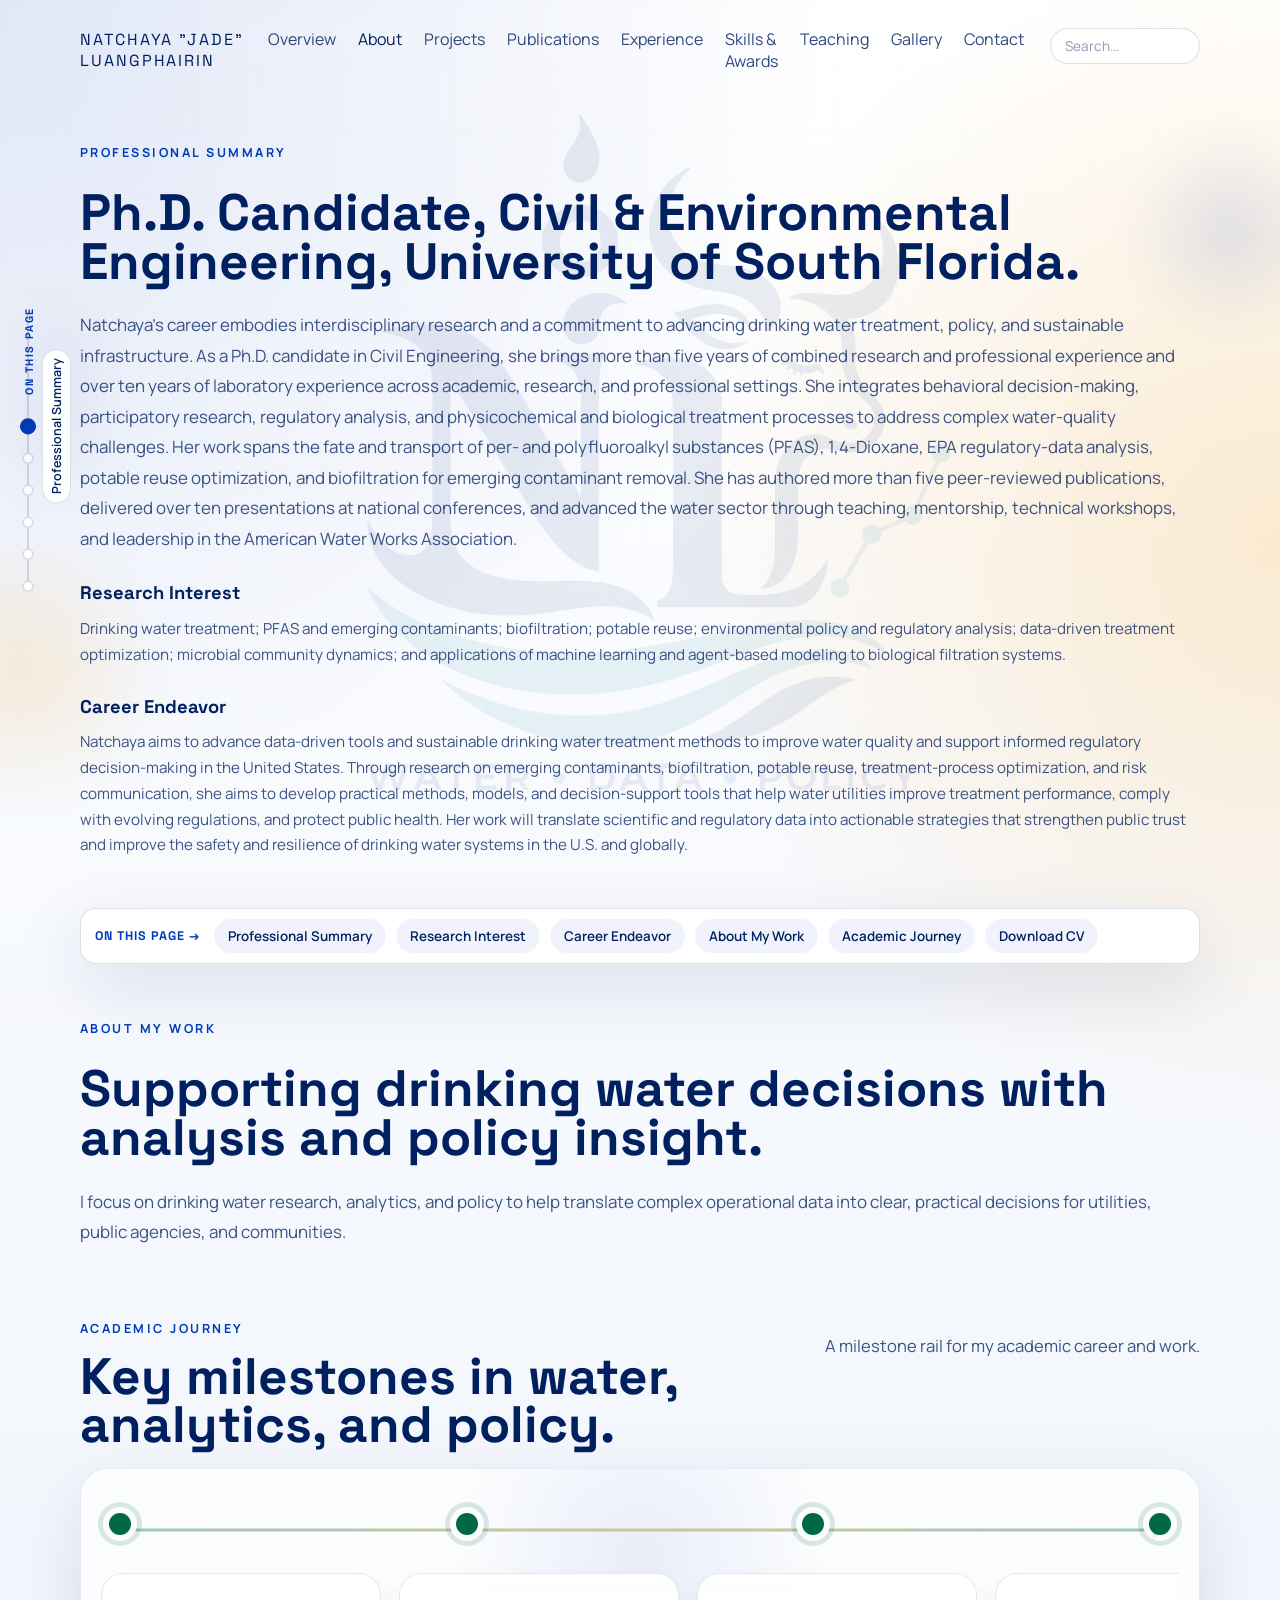
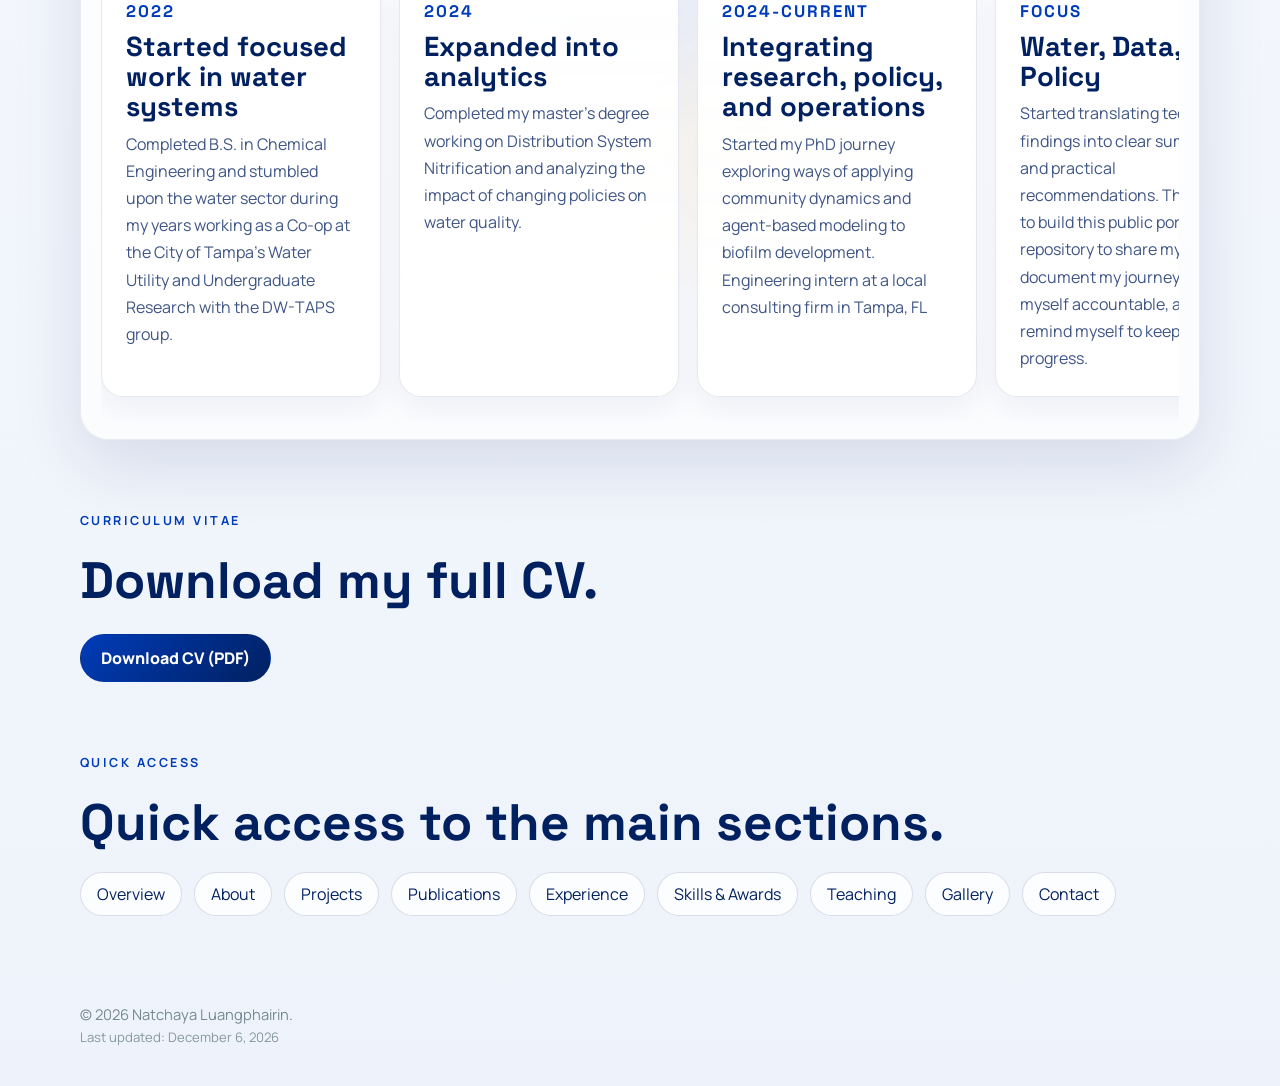
==== commit 95ed7cd0: "update photos" ====
--- a/about.html
+++ b/about.html
@@ -8,7 +8,7 @@
   <link rel="preconnect" href="https://fonts.googleapis.com" />
   <link rel="preconnect" href="https://fonts.gstatic.com" crossorigin />
   <link href="https://fonts.googleapis.com/css2?family=Manrope:wght@400;500;600;700;800&family=Space+Grotesk:wght@500;700&display=swap" rel="stylesheet" />
-  <link rel="stylesheet" href="styles.css?v=15" />
+  <link rel="stylesheet" href="styles.css?v=21" />
 </head>
 <body>
   <div class="bg-grid" aria-hidden="true"></div>
--- a/styles.css
+++ b/styles.css
@@ -398,7 +398,7 @@
   display: flex;
   flex-direction: column;
   gap: 20px;
-  z-index: 15;
+  z-index: 999;
 }
 
 .side-toc::before {
@@ -420,6 +420,8 @@
 
 .side-toc-dot {
   flex-shrink: 0;
+  position: relative;
+  z-index: 1;
   width: 12px;
   height: 12px;
   border-radius: 50%;
@@ -430,10 +432,12 @@
 
 .side-toc-label {
   position: absolute;
-  left: 22px;
+  left: 20px;
   top: 50%;
-  transform: translateY(-50%) translateX(-6px);
-  padding: 4px 10px;
+  z-index: 2;
+  writing-mode: vertical-rl;
+  transform: translateY(-50%) rotate(180deg);
+  padding: 8px 5px;
   border-radius: 999px;
   background: rgba(255, 255, 255, 0.95);
   border: 1px solid var(--panel-border);
@@ -444,14 +448,13 @@
   white-space: nowrap;
   opacity: 0;
   pointer-events: none;
-  transition: opacity 200ms ease, transform 200ms ease;
+  transition: opacity 200ms ease;
 }
 
 .side-toc-item:hover .side-toc-label,
 .side-toc-item:focus-visible .side-toc-label,
 .side-toc-item.is-active .side-toc-label {
   opacity: 1;
-  transform: translateY(-50%) translateX(0);
 }
 
 .side-toc-item.is-active .side-toc-dot {
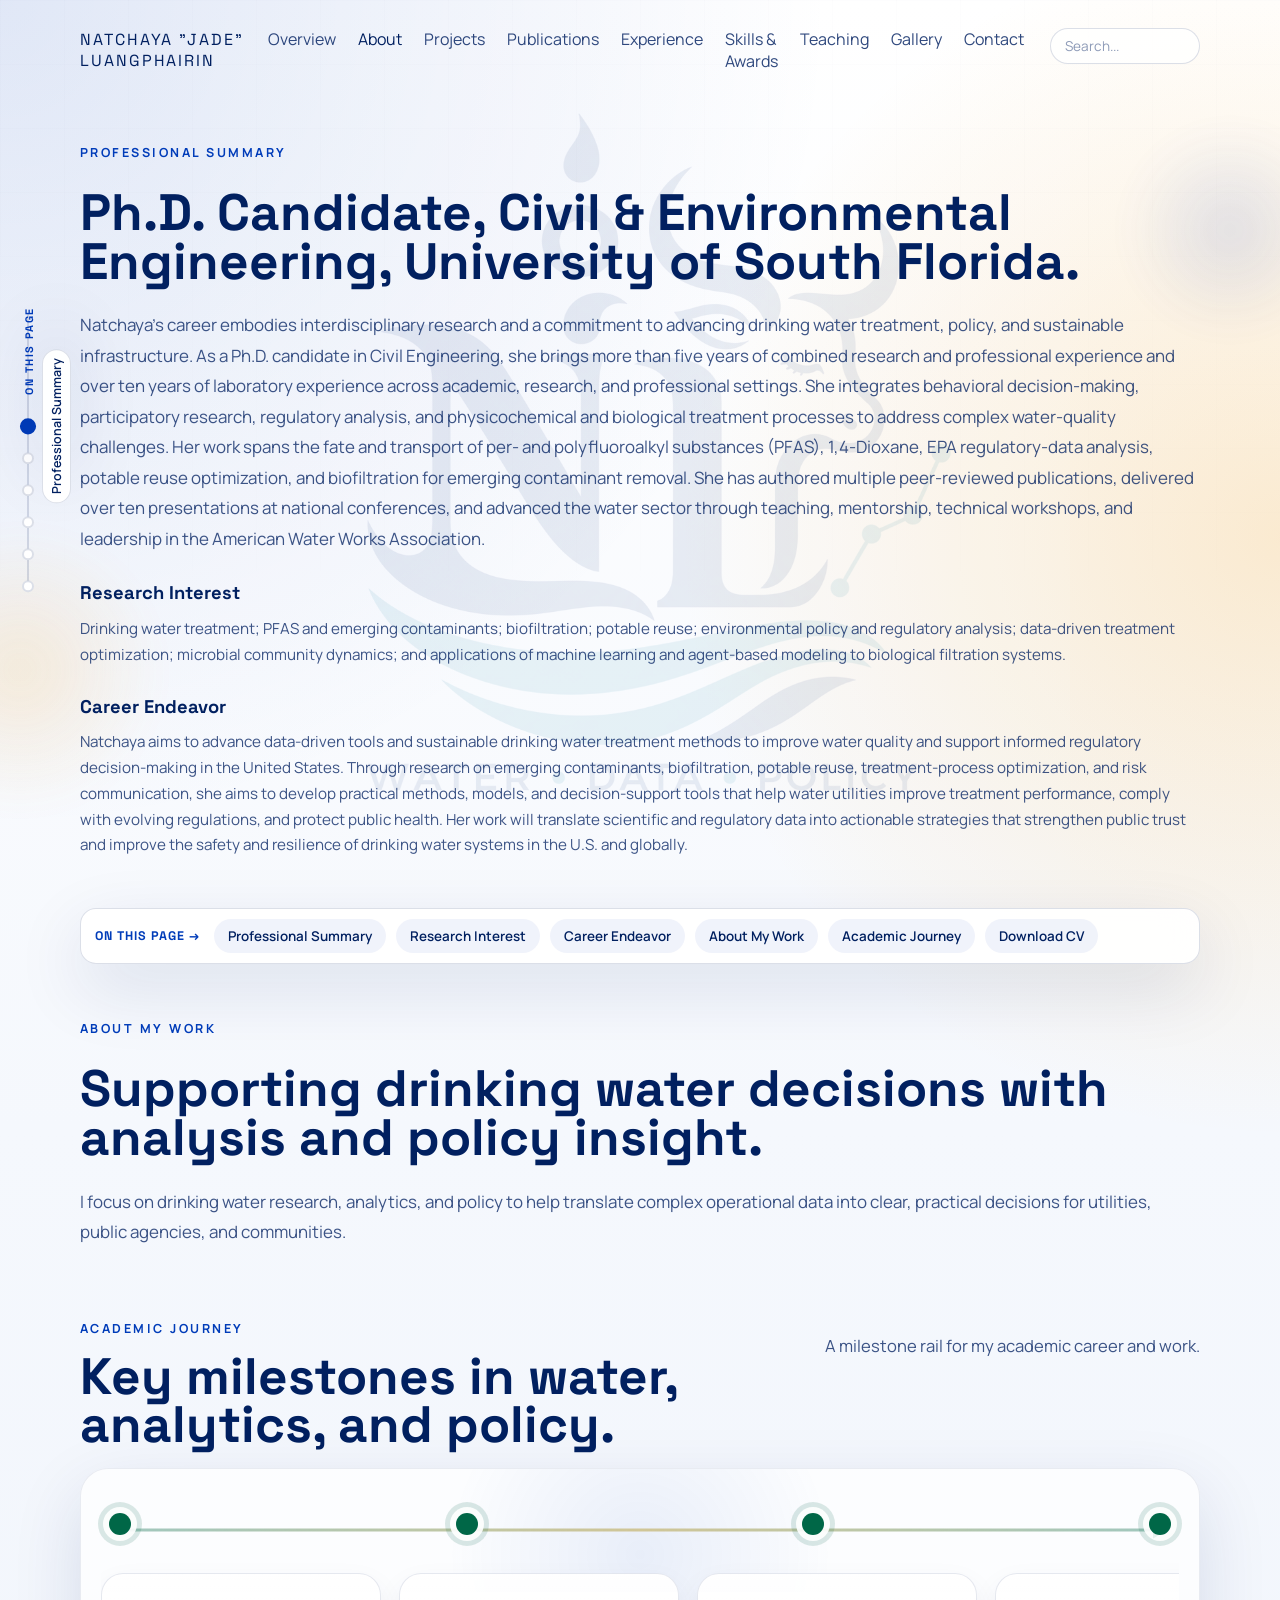
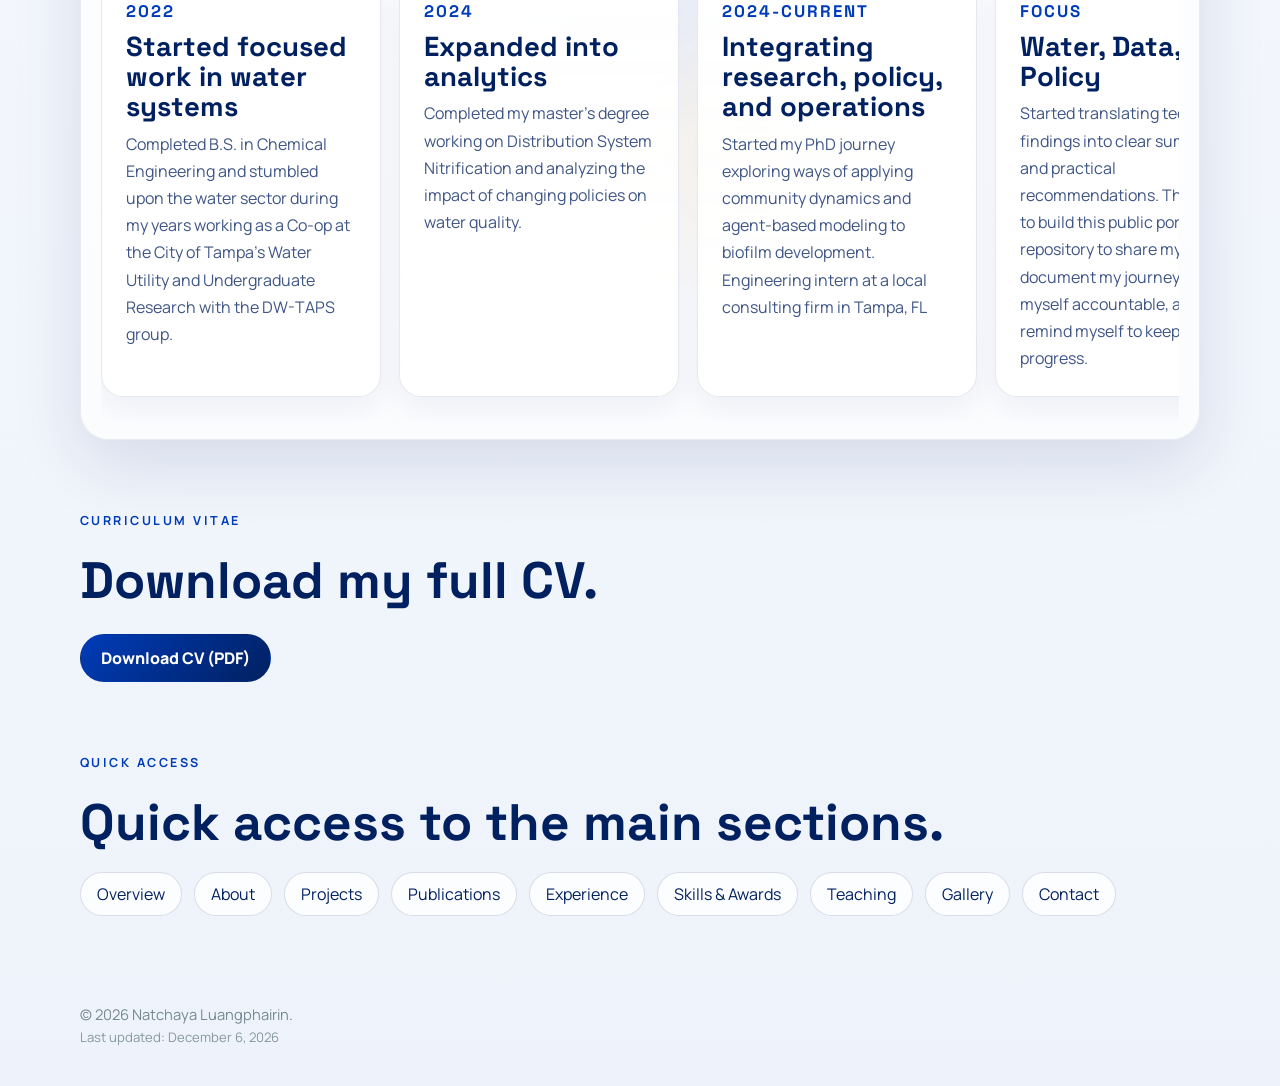
==== commit ce008869: "update" ====
--- a/about.html
+++ b/about.html
@@ -8,7 +8,7 @@
   <link rel="preconnect" href="https://fonts.googleapis.com" />
   <link rel="preconnect" href="https://fonts.gstatic.com" crossorigin />
   <link href="https://fonts.googleapis.com/css2?family=Manrope:wght@400;500;600;700;800&family=Space+Grotesk:wght@500;700&display=swap" rel="stylesheet" />
-  <link rel="stylesheet" href="styles.css?v=21" />
+  <link rel="stylesheet" href="styles.css?v=35" />
 </head>
 <body>
   <div class="bg-grid" aria-hidden="true"></div>
@@ -71,7 +71,7 @@
       </div>
 
       <p class="section-copy reveal delay-1">
-        Natchaya's career embodies interdisciplinary research and a commitment to advancing drinking water treatment, policy, and sustainable infrastructure. As a Ph.D. candidate in Civil Engineering, she brings more than five years of combined research and professional experience and over ten years of laboratory experience across academic, research, and professional settings. She integrates behavioral decision-making, participatory research, regulatory analysis, and physicochemical and biological treatment processes to address complex water-quality challenges. Her work spans the fate and transport of per- and polyfluoroalkyl substances (PFAS), 1,4-Dioxane, EPA regulatory-data analysis, potable reuse optimization, and biofiltration for emerging contaminant removal. She has authored more than five peer-reviewed publications, delivered over ten presentations at national conferences, and advanced the water sector through teaching, mentorship, technical workshops, and leadership in the American Water Works Association.
+        Natchaya's career embodies interdisciplinary research and a commitment to advancing drinking water treatment, policy, and sustainable infrastructure. As a Ph.D. candidate in Civil Engineering, she brings more than five years of combined research and professional experience and over ten years of laboratory experience across academic, research, and professional settings. She integrates behavioral decision-making, participatory research, regulatory analysis, and physicochemical and biological treatment processes to address complex water-quality challenges. Her work spans the fate and transport of per- and polyfluoroalkyl substances (PFAS), 1,4-Dioxane, EPA regulatory-data analysis, potable reuse optimization, and biofiltration for emerging contaminant removal. She has authored multiple peer-reviewed publications, delivered over ten presentations at national conferences, and advanced the water sector through teaching, mentorship, technical workshops, and leadership in the American Water Works Association.
       </p>
 
       <div class="papers-group reveal delay-2" id="research-interest">
@@ -190,6 +190,6 @@
     <p class="footer-updated">Last updated: <span id="last-updated"></span></p>
   </footer>
 
-  <script src="script.js?v=16"></script>
+  <script src="script.js?v=19"></script>
 </body>
 </html>
--- a/styles.css
+++ b/styles.css
@@ -487,6 +487,119 @@
   font-weight: 700;
 }
 
+.article-byline {
+  margin: 10px 0 0;
+  color: var(--accent-grey);
+  font-size: 0.88rem;
+}
+
+.article-back-link {
+  display: inline-flex;
+  align-items: center;
+  gap: 6px;
+  margin-bottom: 16px;
+  color: var(--accent);
+  font-family: 'Space Grotesk', sans-serif;
+  font-size: 0.85rem;
+  font-weight: 700;
+}
+
+.article-back-link:hover,
+.article-back-link:focus-visible {
+  color: var(--accent-strong);
+  text-decoration: underline;
+  text-underline-offset: 2px;
+}
+
+.topic-pills {
+  display: flex;
+  flex-wrap: wrap;
+  gap: 8px;
+  margin-top: 16px;
+}
+
+.topic-pills .card-label {
+  margin-bottom: 0;
+}
+
+/* Numbered step treatment for the dot rail on long-form explainer/article pages */
+.side-toc.is-article {
+  counter-reset: step;
+}
+
+.side-toc.is-article .side-toc-item {
+  counter-increment: step;
+}
+
+.side-toc.is-article .side-toc-label::before {
+  content: counter(step, decimal-leading-zero) " \00b7 ";
+  opacity: 0.6;
+  font-weight: 400;
+}
+
+.explainer-grid {
+  display: grid;
+  grid-template-columns: repeat(auto-fill, minmax(320px, 1fr));
+  gap: 20px;
+  margin-top: 24px;
+}
+
+.explainer-card {
+  display: flex;
+  flex-direction: column;
+  border: 1px solid var(--panel-border);
+  background: linear-gradient(180deg, rgba(255,255,255,0.92), rgba(255,255,255,0.72));
+  backdrop-filter: blur(18px);
+  box-shadow: var(--shadow);
+  border-radius: 24px;
+  padding: 26px;
+  transition: transform 180ms ease, box-shadow 180ms ease;
+}
+
+.explainer-card:hover,
+.explainer-card:focus-within {
+  transform: translateY(-3px);
+  box-shadow: 0 30px 80px rgba(1,32,96,0.16);
+}
+
+.explainer-card h3 {
+  margin-top: 14px;
+  font-size: 1.3rem;
+}
+
+.explainer-card p {
+  margin-top: 10px;
+  color: var(--text);
+  opacity: 0.85;
+  line-height: 1.6;
+}
+
+.explainer-card-date {
+  margin-top: auto;
+  padding-top: 16px;
+  font-size: 0.78rem;
+  color: var(--accent-grey);
+}
+
+.explainer-read {
+  display: inline-flex;
+  margin-top: 16px;
+  color: var(--accent);
+  font-weight: 700;
+}
+
+.explainer-coming-soon {
+  border: 1px dashed var(--panel-border);
+  border-radius: 24px;
+  padding: 26px;
+  display: flex;
+  flex-direction: column;
+  justify-content: center;
+  color: var(--accent-grey);
+  font-size: 0.92rem;
+  line-height: 1.6;
+}
+
 h1,
 h2,
 h3 {
@@ -1000,9 +1113,18 @@
   font-size: 0.95rem;
 }
 
+.job-summary {
+  margin: 0;
+  color: var(--text);
+  line-height: 1.7;
+  font-size: 0.95rem;
+}
+
 .section-copy a,
 .papers-group-intro a,
 .job-meta a,
+.job-summary a,
+.teaching-panel p a,
 .small-note a {
   color: var(--accent);
   font-weight: 700;
@@ -1013,10 +1135,14 @@
 .section-copy a:hover,
 .papers-group-intro a:hover,
 .job-meta a:hover,
+.job-summary a:hover,
+.teaching-panel p a:hover,
 .small-note a:hover,
 .section-copy a:focus-visible,
 .papers-group-intro a:focus-visible,
 .job-meta a:focus-visible,
+.job-summary a:focus-visible,
+.teaching-panel p a:focus-visible,
 .small-note a:focus-visible {
   color: var(--accent-strong);
 }
@@ -1130,6 +1256,316 @@
 
 .mentees-details[open] summary::after {
   transform: rotate(90deg);
+}
+
+code {
+  font-family: 'SFMono-Regular', Consolas, 'Liberation Mono', Menlo, monospace;
+  font-size: 0.88em;
+  background: rgba(1, 32, 96, 0.08);
+  border-radius: 5px;
+  padding: 1px 5px;
+}
+
+.code-block code {
+  background: none;
+  border-radius: 0;
+  padding: 0;
+  font-size: inherit;
+}
+
+.code-block {
+  margin-top: 16px;
+  border-radius: 18px;
+  overflow: hidden;
+  border: 1px solid var(--panel-border);
+  background: var(--accent-strong);
+  box-shadow: var(--shadow);
+}
+
+.code-block-bar {
+  display: flex;
+  align-items: center;
+  justify-content: space-between;
+  gap: 12px;
+  padding: 10px 12px 10px 18px;
+  border-bottom: 1px solid rgba(255,255,255,0.14);
+}
+
+.code-block-label {
+  margin: 0;
+  font-family: 'Space Grotesk', sans-serif;
+  font-size: 0.72rem;
+  font-weight: 700;
+  text-transform: uppercase;
+  letter-spacing: 0.08em;
+  color: rgba(255,255,255,0.65);
+}
+
+.copy-code-btn {
+  flex-shrink: 0;
+  padding: 6px 12px;
+  border-radius: 999px;
+  border: 1px solid rgba(255,255,255,0.22);
+  background: rgba(255,255,255,0.08);
+  color: rgba(255,255,255,0.85);
+  font-family: 'Space Grotesk', sans-serif;
+  font-size: 0.72rem;
+  font-weight: 700;
+  cursor: pointer;
+  transition: background 160ms ease, border-color 160ms ease;
+}
+
+.copy-code-btn:hover,
+.copy-code-btn:focus-visible {
+  background: rgba(255,255,255,0.16);
+  border-color: rgba(255,255,255,0.4);
+}
+
+.copy-code-btn.is-copied {
+  background: rgba(27, 175, 122, 0.35);
+  border-color: rgba(27, 175, 122, 0.6);
+  color: #fff;
+}
+
+.code-block pre {
+  margin: 0;
+  padding: 18px;
+  max-height: 440px;
+  overflow-x: auto;
+  overflow-y: auto;
+  color: #dce8ff;
+  font-family: 'SFMono-Regular', Consolas, 'Liberation Mono', Menlo, monospace;
+  font-size: 0.76rem;
+  line-height: 1.65;
+  white-space: pre;
+}
+
+.code-block pre::-webkit-scrollbar {
+  width: 10px;
+  height: 10px;
+}
+
+.code-block pre::-webkit-scrollbar-track {
+  background: rgba(255,255,255,0.06);
+}
+
+.code-block pre::-webkit-scrollbar-thumb {
+  background: rgba(255,255,255,0.28);
+  border-radius: 999px;
+}
+
+.code-block pre::-webkit-scrollbar-thumb:hover {
+  background: rgba(255,255,255,0.4);
+}
+
+.formula-block {
+  margin-top: 14px;
+  padding: 16px 18px;
+  border-radius: 14px;
+  background: var(--accent-strong);
+  color: #dce8ff;
+  font-family: 'SFMono-Regular', Consolas, 'Liberation Mono', Menlo, monospace;
+  font-size: 0.85rem;
+  line-height: 1.6;
+  overflow-x: auto;
+  white-space: pre-wrap;
+}
+
+.method-details {
+  margin-top: 16px;
+  padding: 16px 18px;
+  border-radius: 16px;
+  border: 1px solid var(--panel-border);
+  background: rgba(255,255,255,0.65);
+}
+
+.method-details summary {
+  cursor: pointer;
+  display: flex;
+  align-items: center;
+  justify-content: space-between;
+  gap: 10px;
+  font-family: 'Space Grotesk', sans-serif;
+  font-weight: 700;
+  color: var(--text);
+  list-style: none;
+}
+
+.method-details summary::-webkit-details-marker {
+  display: none;
+}
+
+.method-details summary::after {
+  content: "+";
+  font-size: 1.2rem;
+  color: var(--accent);
+  transition: transform 180ms ease;
+}
+
+.method-details[open] summary::after {
+  content: "\2212";
+}
+
+.method-details .method-body {
+  margin-top: 12px;
+}
+
+.method-details .method-body p,
+.method-details .method-body li {
+  font-size: 0.95rem;
+  line-height: 1.6;
+  color: var(--text);
+}
+
+.method-details .method-body ul,
+.method-details .method-body ol {
+  padding-left: 1.2rem;
+  margin: 8px 0 0;
+}
+
+.method-details .method-body li + li {
+  margin-top: 6px;
+}
+
+.checklist-grid {
+  margin-top: 16px;
+  display: grid;
+  grid-template-columns: repeat(auto-fit, minmax(260px, 1fr));
+  gap: 12px;
+}
+
+.checklist-item {
+  display: flex;
+  gap: 10px;
+  align-items: flex-start;
+  padding: 14px 16px;
+  border-radius: 14px;
+  border: 1px solid var(--panel-border);
+  background: rgba(255,255,255,0.7);
+  font-size: 0.9rem;
+  line-height: 1.5;
+}
+
+.checklist-item::before {
+  content: "\2713";
+  flex-shrink: 0;
+  color: var(--accent);
+  font-weight: 800;
+}
+
+.data-note {
+  margin-top: 10px;
+  font-size: 0.85rem;
+  color: var(--text);
+  opacity: 0.75;
+}
+
+.did-diagram {
+  margin-top: 18px;
+  padding: 22px;
+  border-radius: 20px;
+  border: 1px solid var(--panel-border);
+  background: linear-gradient(180deg, rgba(255,255,255,0.95), rgba(255,255,255,0.78));
+  box-shadow: var(--shadow);
+}
+
+.did-table {
+  width: 100%;
+  max-width: 520px;
+  border-collapse: collapse;
+  font-size: 0.85rem;
+}
+
+.did-table caption {
+  text-align: left;
+  font-family: 'Space Grotesk', sans-serif;
+  font-size: 0.72rem;
+  font-weight: 700;
+  letter-spacing: 0.08em;
+  color: var(--accent);
+  margin-bottom: 8px;
+}
+
+.did-table th,
+.did-table td {
+  padding: 8px 12px;
+  border: 1px solid var(--panel-border);
+  text-align: right;
+}
+
+.did-table thead th {
+  background: rgba(1, 32, 96, 0.05);
+  font-family: 'Space Grotesk', sans-serif;
+  font-weight: 700;
+}
+
+.did-table tbody th {
+  text-align: left;
+  font-weight: 700;
+  background: rgba(1, 32, 96, 0.03);
+}
+
+.did-table td.did-highlight {
+  background: rgba(0, 60, 185, 0.1);
+  font-weight: 800;
+  color: var(--accent-strong);
+}
+
+.did-beta {
+  display: inline-block;
+  margin-left: 4px;
+  font-size: 0.78em;
+  opacity: 0.65;
+}
+
+.did-sd {
+  display: inline-block;
+  margin-left: 4px;
+  font-size: 0.82em;
+  color: var(--accent-grey);
+}
+
+.did-stats-table {
+  margin-top: 18px;
+}
+
+.did-stats-table td.sig {
+  font-weight: 800;
+  color: var(--accent-strong);
+}
+
+.did-svg-wrap {
+  margin-top: 20px;
+  overflow-x: auto;
+}
+
+.did-svg-wrap svg {
+  display: block;
+  min-width: 560px;
+  width: 100%;
+  height: auto;
+}
+
+.did-legend {
+  margin-top: 14px;
+  display: flex;
+  flex-wrap: wrap;
+  gap: 16px;
+  font-size: 0.82rem;
+  color: var(--text);
+}
+
+.did-legend-item {
+  display: inline-flex;
+  align-items: center;
+  gap: 6px;
+}
+
+.did-legend-swatch {
+  width: 14px;
+  height: 14px;
+  border-radius: 4px;
+  flex-shrink: 0;
 }
 
 .mentees-grid {
@@ -1263,6 +1699,10 @@
 .teaching-panel {
   border-radius: 24px;
   padding: 22px;
+}
+
+.teaching-panel + .teaching-panel {
+  margin-top: 16px;
 }
 
 .quote-card {
@@ -1565,3 +2005,50 @@
     height: 360px;
   }
 }
+
+.tutorial-figure {
+  margin: 18px 0 0;
+  padding: 12px;
+  border-radius: 20px;
+  border: 1px solid var(--panel-border);
+  background: var(--panel);
+  box-shadow: var(--shadow);
+}
+
+.tutorial-figure a {
+  display: block;
+}
+
+.tutorial-figure img {
+  display: block;
+  max-width: 100%;
+  height: auto;
+  margin: 0 auto;
+  border-radius: 10px;
+}
+
+.tutorial-figure figcaption {
+  margin-top: 10px;
+  font-size: 0.86rem;
+  line-height: 1.5;
+  color: var(--muted);
+}
+
+.tutorial-figure-pair {
+  display: grid;
+  grid-template-columns: repeat(auto-fit, minmax(260px, 1fr));
+  gap: 16px;
+  align-items: start;
+}
+
+.tutorial-figure-pair .tutorial-figure {
+  margin-top: 18px;
+}
+
+.tutorial-figure-pair + .section-copy,
+.tutorial-figure + .section-copy,
+.tutorial-figure + .checklist-grid,
+.tutorial-figure + .tutorial-figure-pair,
+.tutorial-figure-pair + .checklist-grid {
+  margin-top: 18px;
+}
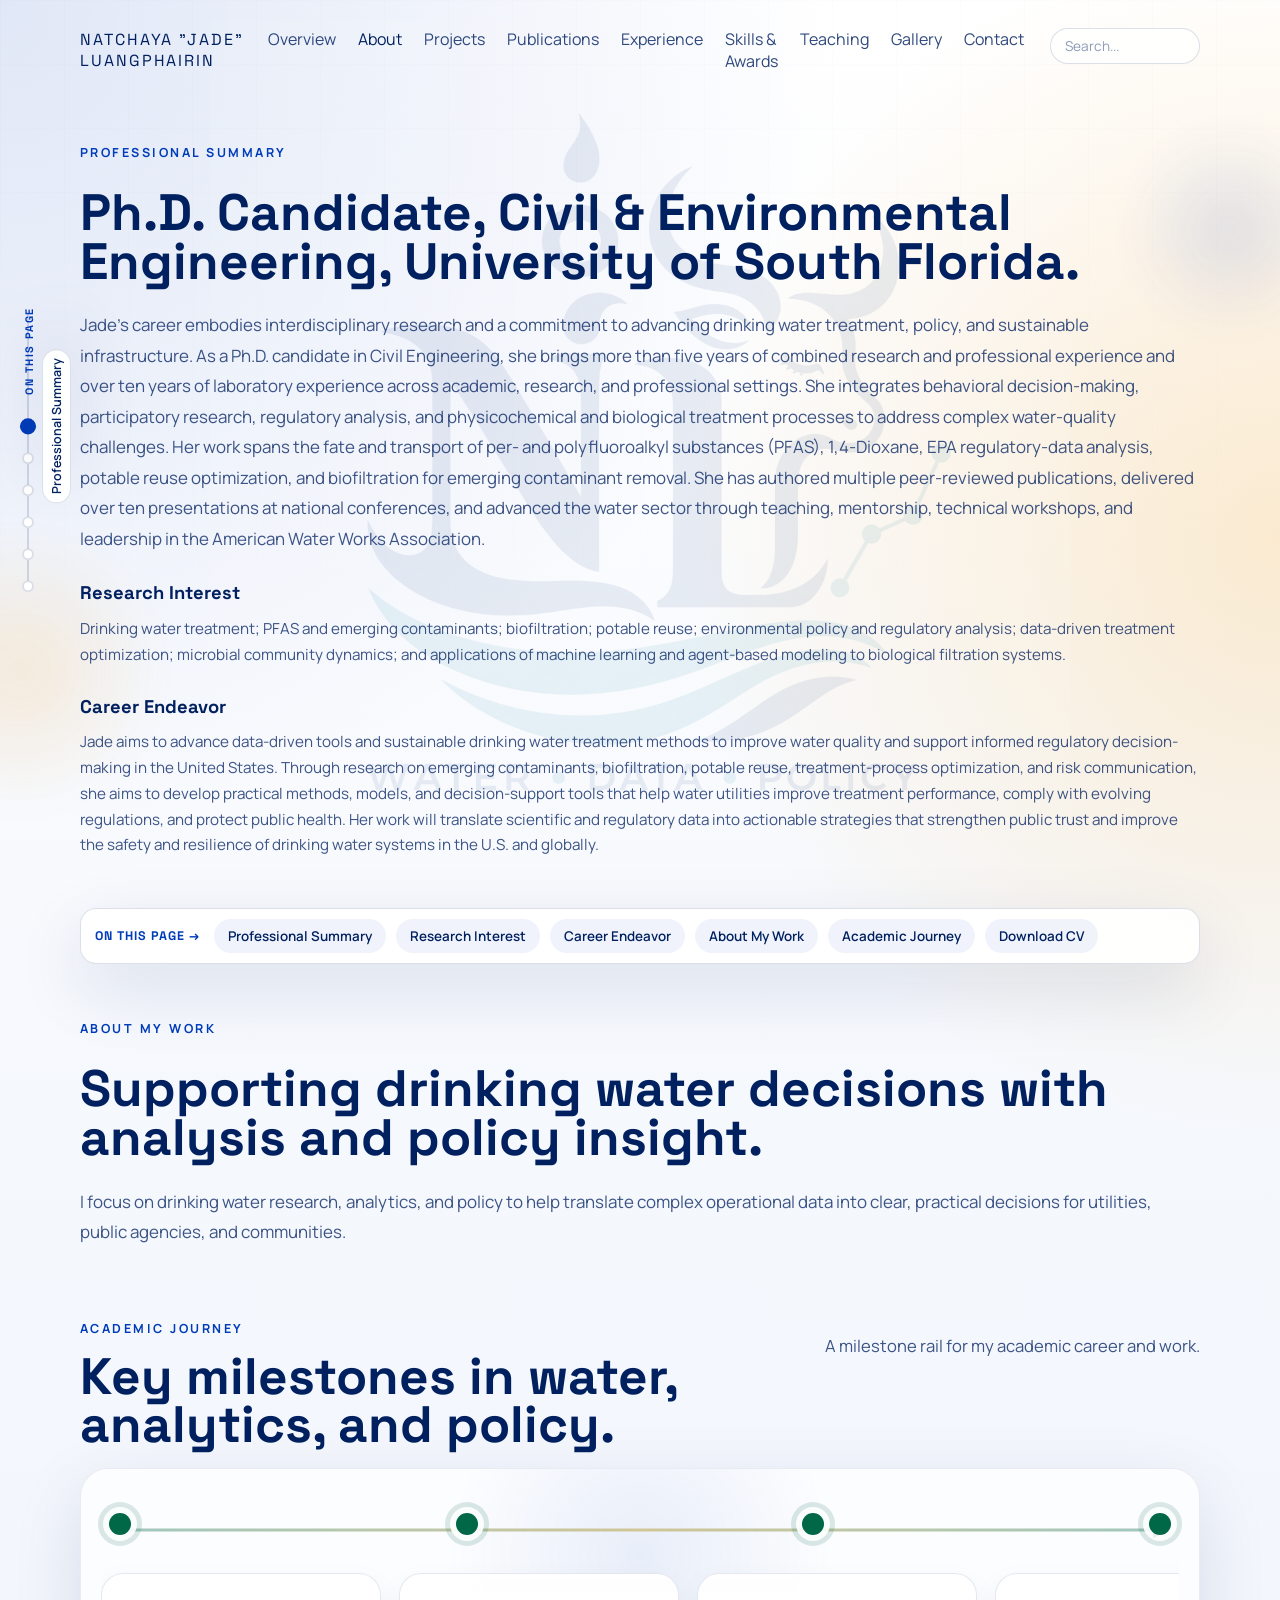
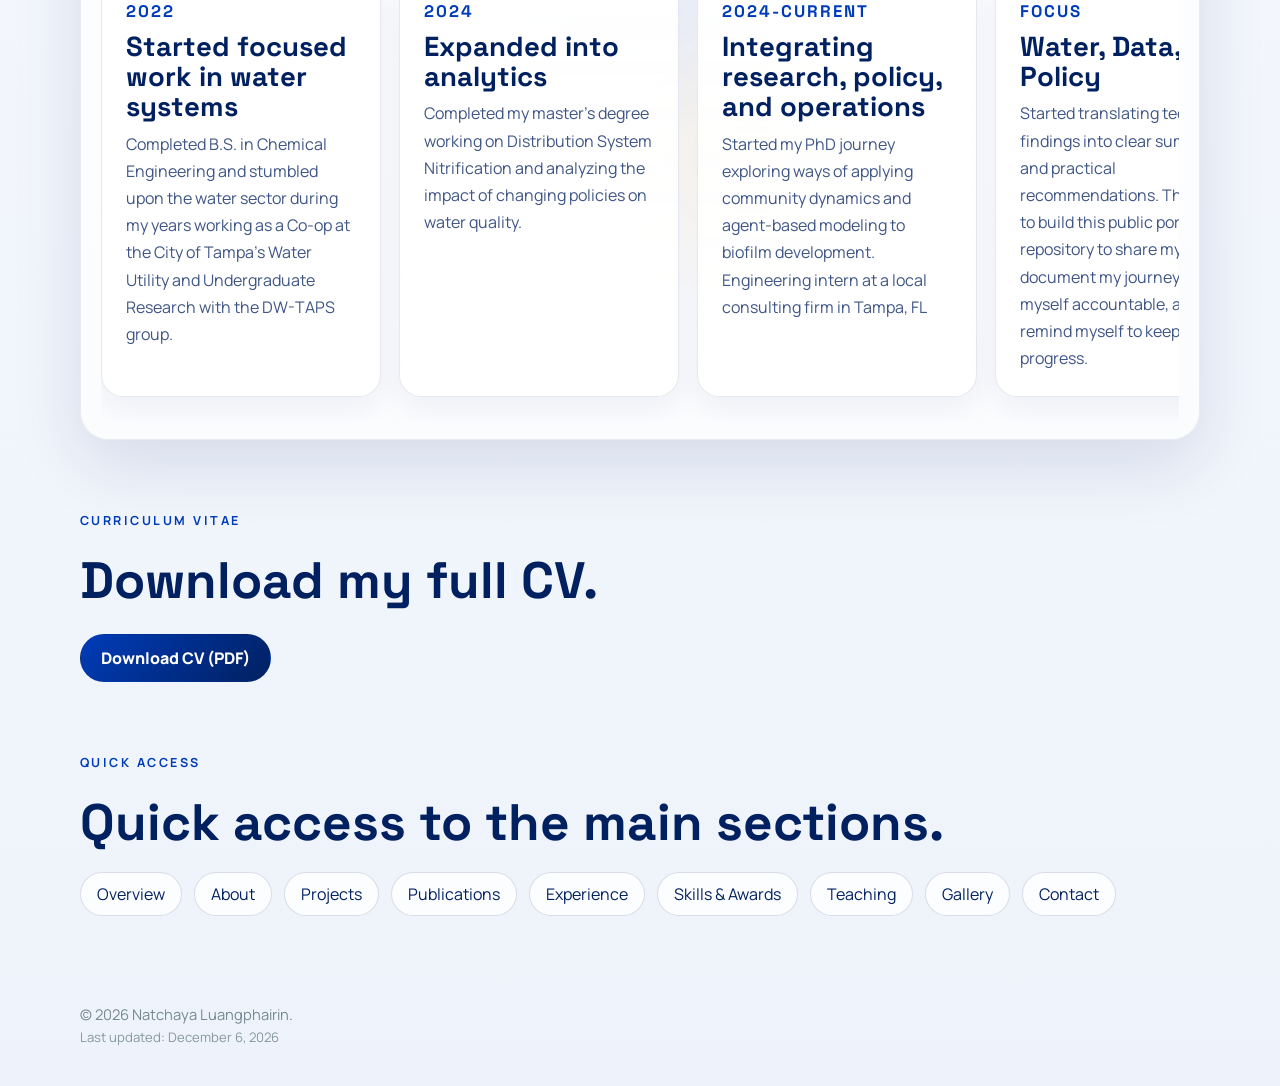
==== commit e0e43344: "update" ====
--- a/about.html
+++ b/about.html
@@ -3,12 +3,31 @@
 <head>
   <meta charset="UTF-8" />
   <meta name="viewport" content="width=device-width, initial-scale=1.0" />
-  <meta name="description" content="About Natchaya Luangphairin's work in drinking water research, analytics, and policy." />
+  <meta name="description" content="About Natchaya &quot;Jade&quot; Luangphairin's work in drinking water research, analytics, and policy." />
   <title>About — Jade's Field Notes</title>
   <link rel="preconnect" href="https://fonts.googleapis.com" />
   <link rel="preconnect" href="https://fonts.gstatic.com" crossorigin />
   <link href="https://fonts.googleapis.com/css2?family=Manrope:wght@400;500;600;700;800&family=Space+Grotesk:wght@500;700&display=swap" rel="stylesheet" />
   <link rel="stylesheet" href="styles.css?v=35" />
+  <script type="application/ld+json">
+  {
+    "@context": "https://schema.org",
+    "@type": "Person",
+    "name": "Natchaya Luangphairin",
+    "alternateName": ["Jade Luangphairin", "Natchaya \"Jade\" Luangphairin"],
+    "url": "https://natchayal.github.io/",
+    "image": "https://natchayal.github.io/photos/headshot_NLuangphairin.png",
+    "jobTitle": "Ph.D. Candidate, Civil & Environmental Engineering",
+    "affiliation": { "@type": "CollegeOrUniversity", "name": "University of South Florida" },
+    "sameAs": [
+      "https://github.com/natchayal/",
+      "https://www.linkedin.com/in/nluangphairin/",
+      "https://orcid.org/0009-0002-2193-5449",
+      "https://scholar.google.com/citations?user=UauTG8AAAAAJ",
+      "https://www.researchgate.net/profile/Natchaya-Luangphairin"
+    ]
+  }
+  </script>
 </head>
 <body>
   <div class="bg-grid" aria-hidden="true"></div>
@@ -71,7 +90,7 @@
       </div>
 
       <p class="section-copy reveal delay-1">
-        Natchaya's career embodies interdisciplinary research and a commitment to advancing drinking water treatment, policy, and sustainable infrastructure. As a Ph.D. candidate in Civil Engineering, she brings more than five years of combined research and professional experience and over ten years of laboratory experience across academic, research, and professional settings. She integrates behavioral decision-making, participatory research, regulatory analysis, and physicochemical and biological treatment processes to address complex water-quality challenges. Her work spans the fate and transport of per- and polyfluoroalkyl substances (PFAS), 1,4-Dioxane, EPA regulatory-data analysis, potable reuse optimization, and biofiltration for emerging contaminant removal. She has authored multiple peer-reviewed publications, delivered over ten presentations at national conferences, and advanced the water sector through teaching, mentorship, technical workshops, and leadership in the American Water Works Association.
+        Jade's career embodies interdisciplinary research and a commitment to advancing drinking water treatment, policy, and sustainable infrastructure. As a Ph.D. candidate in Civil Engineering, she brings more than five years of combined research and professional experience and over ten years of laboratory experience across academic, research, and professional settings. She integrates behavioral decision-making, participatory research, regulatory analysis, and physicochemical and biological treatment processes to address complex water-quality challenges. Her work spans the fate and transport of per- and polyfluoroalkyl substances (PFAS), 1,4-Dioxane, EPA regulatory-data analysis, potable reuse optimization, and biofiltration for emerging contaminant removal. She has authored multiple peer-reviewed publications, delivered over ten presentations at national conferences, and advanced the water sector through teaching, mentorship, technical workshops, and leadership in the American Water Works Association.
       </p>
 
       <div class="papers-group reveal delay-2" id="research-interest">
@@ -84,7 +103,7 @@
       <div class="papers-group reveal delay-3" id="career-endeavor">
         <h3>Career Endeavor</h3>
         <p class="papers-group-intro">
-          Natchaya aims to advance data-driven tools and sustainable drinking water treatment methods to improve water quality and support informed regulatory decision-making in the United States. Through research on emerging contaminants, biofiltration, potable reuse, treatment-process optimization, and risk communication, she aims to develop practical methods, models, and decision-support tools that help water utilities improve treatment performance, comply with evolving regulations, and protect public health. Her work will translate scientific and regulatory data into actionable strategies that strengthen public trust and improve the safety and resilience of drinking water systems in the U.S. and globally.
+          Jade aims to advance data-driven tools and sustainable drinking water treatment methods to improve water quality and support informed regulatory decision-making in the United States. Through research on emerging contaminants, biofiltration, potable reuse, treatment-process optimization, and risk communication, she aims to develop practical methods, models, and decision-support tools that help water utilities improve treatment performance, comply with evolving regulations, and protect public health. Her work will translate scientific and regulatory data into actionable strategies that strengthen public trust and improve the safety and resilience of drinking water systems in the U.S. and globally.
         </p>
       </div>
     </section>
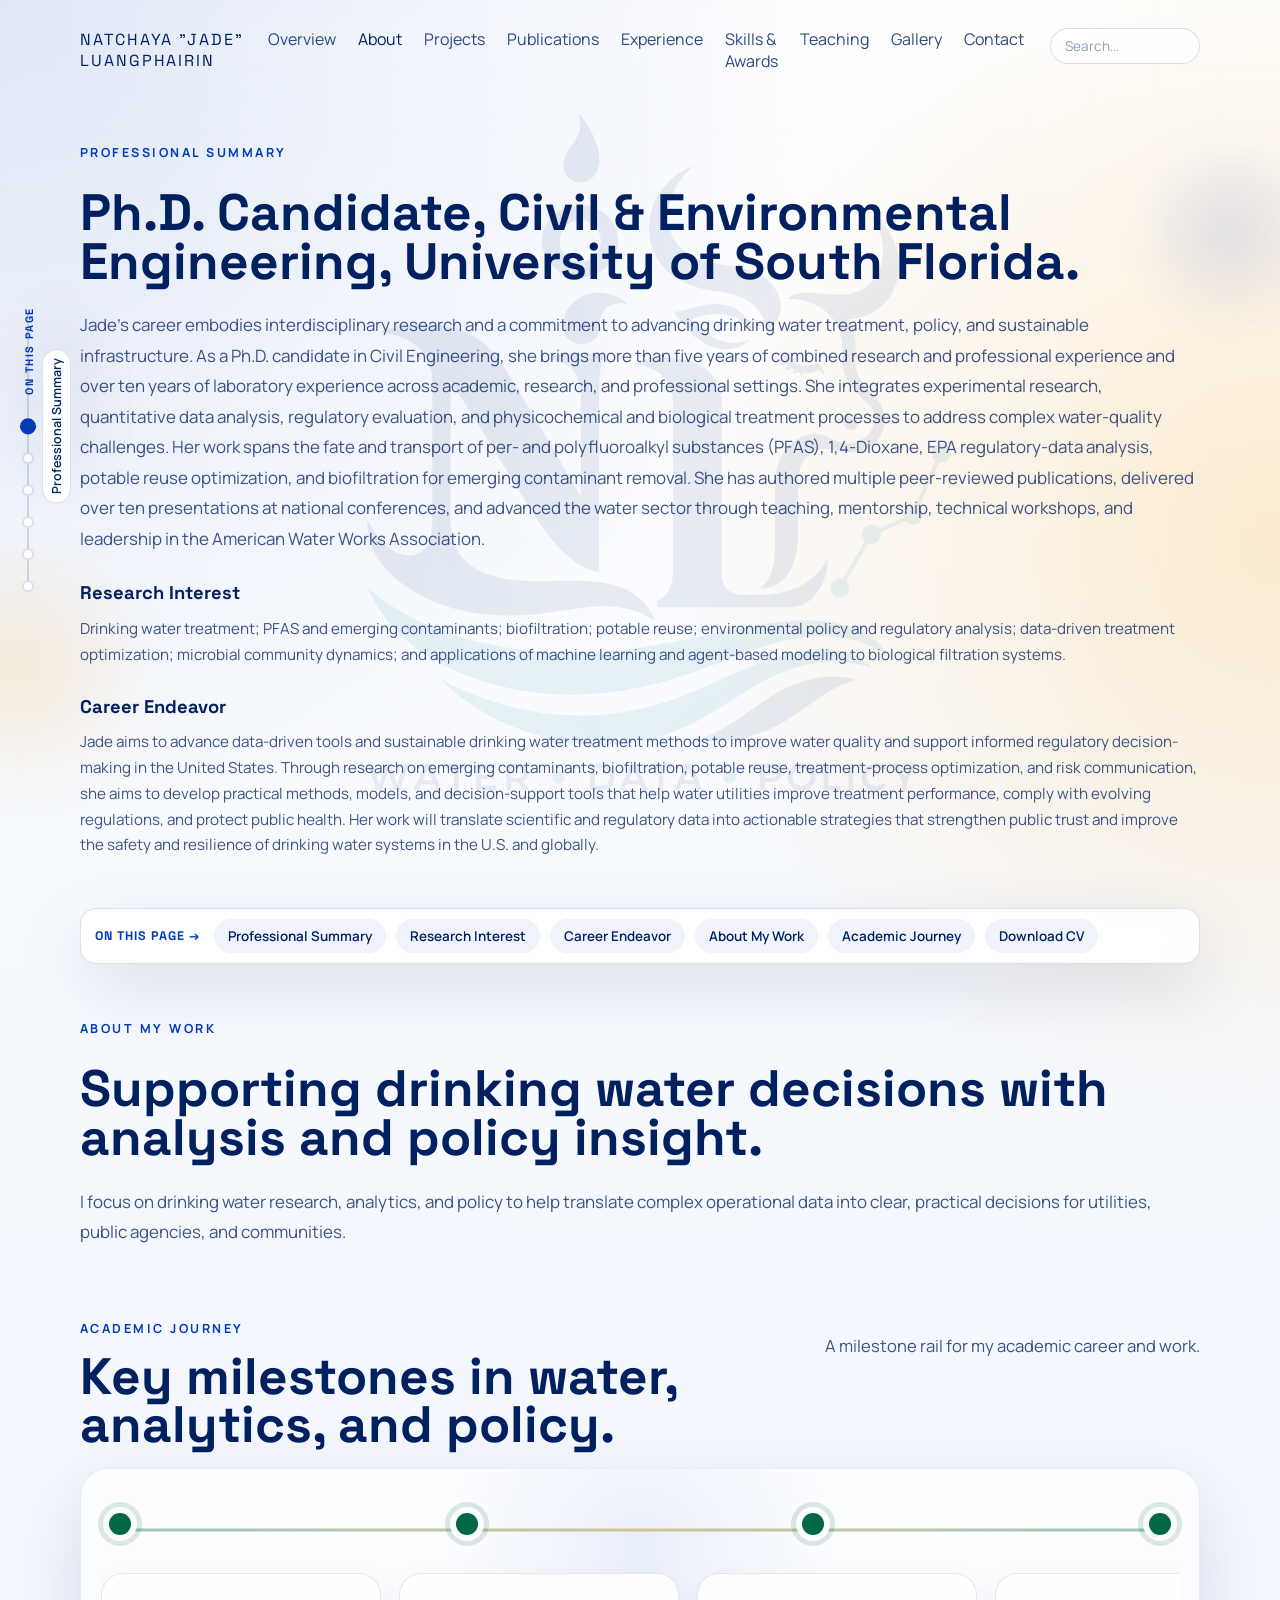
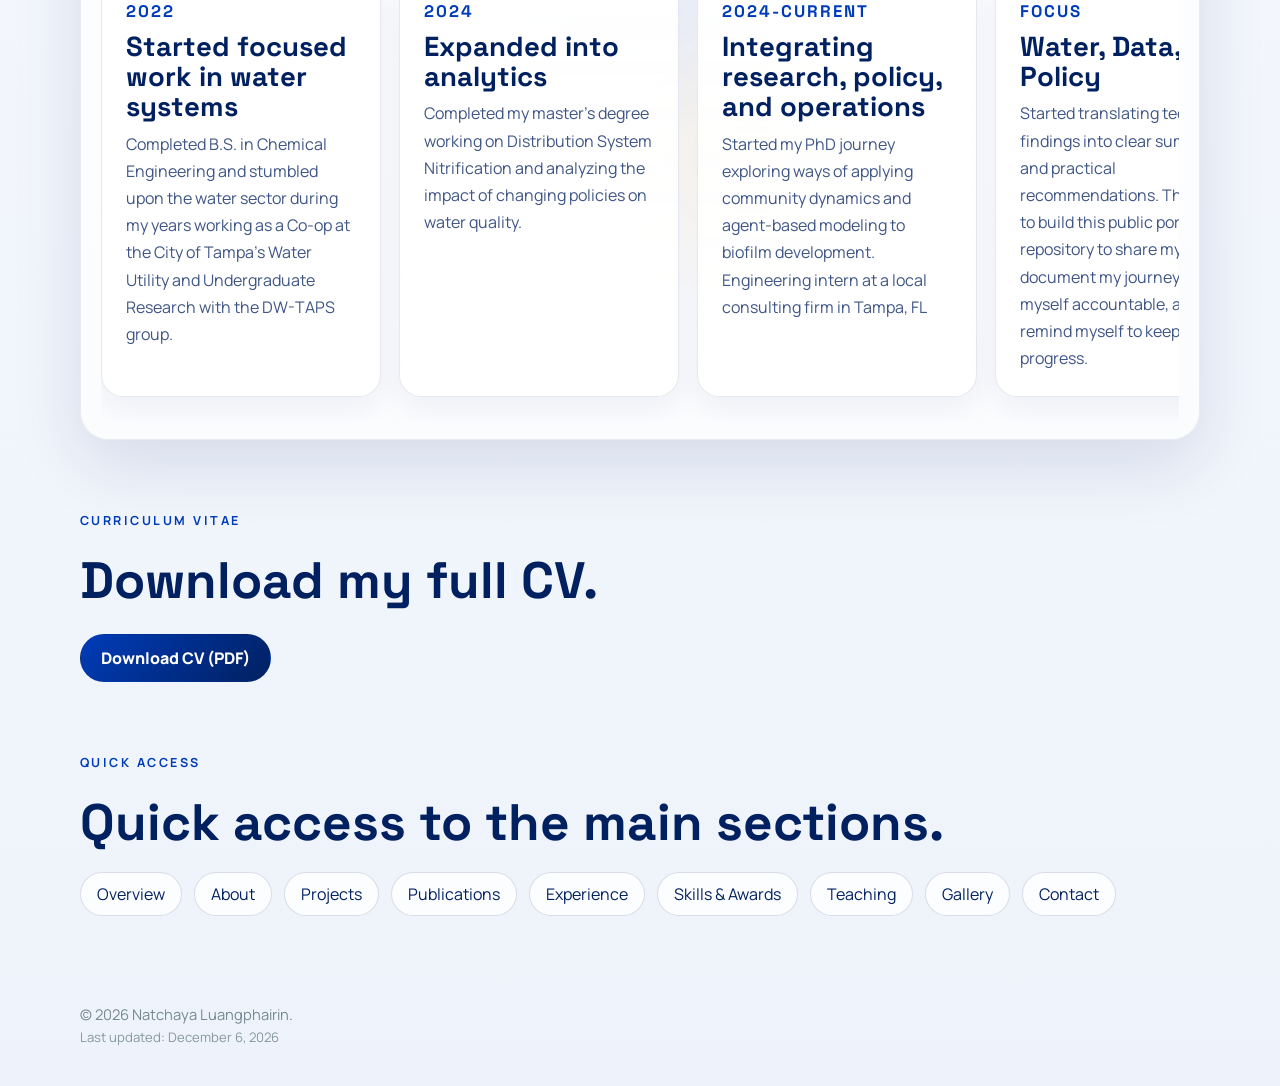
==== commit 988a36c4: "update" ====
--- a/about.html
+++ b/about.html
@@ -1,214 +1,303 @@
-<!DOCTYPE html>
+<!doctype html>
 <html lang="en">
-<head>
-  <meta charset="UTF-8" />
-  <meta name="viewport" content="width=device-width, initial-scale=1.0" />
-  <meta name="description" content="About Natchaya &quot;Jade&quot; Luangphairin's work in drinking water research, analytics, and policy." />
-  <title>About — Jade's Field Notes</title>
-  <link rel="preconnect" href="https://fonts.googleapis.com" />
-  <link rel="preconnect" href="https://fonts.gstatic.com" crossorigin />
-  <link href="https://fonts.googleapis.com/css2?family=Manrope:wght@400;500;600;700;800&family=Space+Grotesk:wght@500;700&display=swap" rel="stylesheet" />
-  <link rel="stylesheet" href="styles.css?v=35" />
-  <script type="application/ld+json">
-  {
-    "@context": "https://schema.org",
-    "@type": "Person",
-    "name": "Natchaya Luangphairin",
-    "alternateName": ["Jade Luangphairin", "Natchaya \"Jade\" Luangphairin"],
-    "url": "https://natchayal.github.io/",
-    "image": "https://natchayal.github.io/photos/headshot_NLuangphairin.png",
-    "jobTitle": "Ph.D. Candidate, Civil & Environmental Engineering",
-    "affiliation": { "@type": "CollegeOrUniversity", "name": "University of South Florida" },
-    "sameAs": [
-      "https://github.com/natchayal/",
-      "https://www.linkedin.com/in/nluangphairin/",
-      "https://orcid.org/0009-0002-2193-5449",
-      "https://scholar.google.com/citations?user=UauTG8AAAAAJ",
-      "https://www.researchgate.net/profile/Natchaya-Luangphairin"
-    ]
-  }
-  </script>
-</head>
-<body>
-  <div class="bg-grid" aria-hidden="true"></div>
-  <div class="bg-orb bg-orb-a" aria-hidden="true"></div>
-  <div class="bg-orb bg-orb-b" aria-hidden="true"></div>
-  <canvas class="ripple-canvas" aria-hidden="true"></canvas>
-
-  <header class="topbar">
-    <a class="brand" href="index.html">Natchaya "Jade" Luangphairin</a>
-    <nav class="nav">
-      <a href="index.html">Overview</a>
-      <a href="about.html" class="active">About</a>
-      <a href="projects.html">Projects</a>
-      <a href="publications.html">Publications</a>
-      <a href="experience.html">Experience</a>
-      <a href="skills-awards.html">Skills &amp; Awards</a>
-      <a href="teaching.html">Teaching</a>
-      <a href="gallery.html">Gallery</a>
-      <a href="contact.html">Contact</a>
-      <div class="search-box">
-        <input type="search" id="site-search" class="search-input" placeholder="Search..." aria-label="Search site" autocomplete="off" />
-        <div class="search-results" id="search-results" hidden></div>
-      </div>
+  <head>
+    <meta charset="UTF-8" />
+    <meta name="viewport" content="width=device-width, initial-scale=1.0" />
+    <meta
+      name="description"
+      content='About Natchaya "Jade" Luangphairin&apos;s work in drinking water research, analytics, and policy.'
+    />
+    <title>About — Jade's Field Notes</title>
+    <link rel="preconnect" href="https://fonts.googleapis.com" />
+    <link rel="preconnect" href="https://fonts.gstatic.com" crossorigin />
+    <link
+      href="https://fonts.googleapis.com/css2?family=Manrope:wght@400;500;600;700;800&family=Space+Grotesk:wght@500;700&display=swap"
+      rel="stylesheet"
+    />
+    <link rel="stylesheet" href="styles.css?v=35" />
+    <script type="application/ld+json">
+      {
+        "@context": "https://schema.org",
+        "@type": "Person",
+        "name": "Natchaya Luangphairin",
+        "alternateName": [
+          "Jade Luangphairin",
+          "Natchaya \"Jade\" Luangphairin"
+        ],
+        "url": "https://natchayal.github.io/",
+        "image": "https://natchayal.github.io/photos/headshot_NLuangphairin.png",
+        "jobTitle": "Ph.D. Candidate, Civil & Environmental Engineering",
+        "affiliation": {
+          "@type": "CollegeOrUniversity",
+          "name": "University of South Florida"
+        },
+        "sameAs": [
+          "https://github.com/natchayal/",
+          "https://www.linkedin.com/in/nluangphairin/",
+          "https://orcid.org/0009-0002-2193-5449",
+          "https://scholar.google.com/citations?user=UauTG8AAAAAJ",
+          "https://www.researchgate.net/profile/Natchaya-Luangphairin"
+        ]
+      }
+    </script>
+  </head>
+  <body>
+    <div class="bg-grid" aria-hidden="true"></div>
+    <div class="bg-orb bg-orb-a" aria-hidden="true"></div>
+    <div class="bg-orb bg-orb-b" aria-hidden="true"></div>
+    <canvas class="ripple-canvas" aria-hidden="true"></canvas>
+
+    <header class="topbar">
+      <a class="brand" href="index.html">Natchaya "Jade" Luangphairin</a>
+      <nav class="nav">
+        <a href="index.html">Overview</a>
+        <a href="about.html" class="active">About</a>
+        <a href="projects.html">Projects</a>
+        <a href="publications.html">Publications</a>
+        <a href="experience.html">Experience</a>
+        <a href="skills-awards.html">Skills &amp; Awards</a>
+        <a href="teaching.html">Teaching</a>
+        <a href="gallery.html">Gallery</a>
+        <a href="contact.html">Contact</a>
+        <div class="search-box">
+          <input
+            type="search"
+            id="site-search"
+            class="search-input"
+            placeholder="Search..."
+            aria-label="Search site"
+            autocomplete="off"
+          />
+          <div class="search-results" id="search-results" hidden></div>
+        </div>
+      </nav>
+    </header>
+
+    <nav class="side-toc" aria-label="Track and jump to section">
+      <span class="side-toc-heading">On This Page</span>
+      <a class="side-toc-item" href="#professional-summary">
+        <span class="side-toc-dot"></span>
+        <span class="side-toc-label">Professional Summary</span>
+      </a>
+      <a class="side-toc-item" href="#research-interest">
+        <span class="side-toc-dot"></span>
+        <span class="side-toc-label">Research Interest</span>
+      </a>
+      <a class="side-toc-item" href="#career-endeavor">
+        <span class="side-toc-dot"></span>
+        <span class="side-toc-label">Career Endeavor</span>
+      </a>
+      <a class="side-toc-item" href="#about-my-work">
+        <span class="side-toc-dot"></span>
+        <span class="side-toc-label">About My Work</span>
+      </a>
+      <a class="side-toc-item" href="#timeline-milestones">
+        <span class="side-toc-dot"></span>
+        <span class="side-toc-label">Academic Journey</span>
+      </a>
+      <a class="side-toc-item" href="#cv-download">
+        <span class="side-toc-dot"></span>
+        <span class="side-toc-label">Download CV</span>
+      </a>
     </nav>
-  </header>
-
-  <nav class="side-toc" aria-label="Track and jump to section">
-    <span class="side-toc-heading">On This Page</span>
-    <a class="side-toc-item" href="#professional-summary">
-      <span class="side-toc-dot"></span>
-      <span class="side-toc-label">Professional Summary</span>
-    </a>
-    <a class="side-toc-item" href="#research-interest">
-      <span class="side-toc-dot"></span>
-      <span class="side-toc-label">Research Interest</span>
-    </a>
-    <a class="side-toc-item" href="#career-endeavor">
-      <span class="side-toc-dot"></span>
-      <span class="side-toc-label">Career Endeavor</span>
-    </a>
-    <a class="side-toc-item" href="#about-my-work">
-      <span class="side-toc-dot"></span>
-      <span class="side-toc-label">About My Work</span>
-    </a>
-    <a class="side-toc-item" href="#timeline-milestones">
-      <span class="side-toc-dot"></span>
-      <span class="side-toc-label">Academic Journey</span>
-    </a>
-    <a class="side-toc-item" href="#cv-download">
-      <span class="side-toc-dot"></span>
-      <span class="side-toc-label">Download CV</span>
-    </a>
-  </nav>
-
-  <main>
-    <section class="section" id="professional-summary">
-      <div class="section-heading reveal">
-        <p class="eyebrow">Professional Summary</p>
-        <h2>Ph.D. Candidate, Civil &amp; Environmental Engineering, University of South Florida.</h2>
-      </div>
-
-      <p class="section-copy reveal delay-1">
-        Jade's career embodies interdisciplinary research and a commitment to advancing drinking water treatment, policy, and sustainable infrastructure. As a Ph.D. candidate in Civil Engineering, she brings more than five years of combined research and professional experience and over ten years of laboratory experience across academic, research, and professional settings. She integrates behavioral decision-making, participatory research, regulatory analysis, and physicochemical and biological treatment processes to address complex water-quality challenges. Her work spans the fate and transport of per- and polyfluoroalkyl substances (PFAS), 1,4-Dioxane, EPA regulatory-data analysis, potable reuse optimization, and biofiltration for emerging contaminant removal. She has authored multiple peer-reviewed publications, delivered over ten presentations at national conferences, and advanced the water sector through teaching, mentorship, technical workshops, and leadership in the American Water Works Association.
+
+    <main>
+      <section class="section" id="professional-summary">
+        <div class="section-heading reveal">
+          <p class="eyebrow">Professional Summary</p>
+          <h2>
+            Ph.D. Candidate, Civil &amp; Environmental Engineering, University
+            of South Florida.
+          </h2>
+        </div>
+
+        <p class="section-copy reveal delay-1">
+          Jade's career embodies interdisciplinary research and a commitment to
+          advancing drinking water treatment, policy, and sustainable
+          infrastructure. As a Ph.D. candidate in Civil Engineering, she brings
+          more than five years of combined research and professional experience
+          and over ten years of laboratory experience across academic, research,
+          and professional settings. She integrates experimental research,
+          quantitative data analysis, regulatory evaluation, and physicochemical
+          and biological treatment processes to address complex water-quality
+          challenges. Her work spans the fate and transport of per- and
+          polyfluoroalkyl substances (PFAS), 1,4-Dioxane, EPA regulatory-data
+          analysis, potable reuse optimization, and biofiltration for emerging
+          contaminant removal. She has authored multiple peer-reviewed
+          publications, delivered over ten presentations at national
+          conferences, and advanced the water sector through teaching,
+          mentorship, technical workshops, and leadership in the American Water
+          Works Association.
+        </p>
+
+        <div class="papers-group reveal delay-2" id="research-interest">
+          <h3>Research Interest</h3>
+          <p class="papers-group-intro">
+            Drinking water treatment; PFAS and emerging contaminants;
+            biofiltration; potable reuse; environmental policy and regulatory
+            analysis; data-driven treatment optimization; microbial community
+            dynamics; and applications of machine learning and agent-based
+            modeling to biological filtration systems.
+          </p>
+        </div>
+
+        <div class="papers-group reveal delay-3" id="career-endeavor">
+          <h3>Career Endeavor</h3>
+          <p class="papers-group-intro">
+            Jade aims to advance data-driven tools and sustainable drinking
+            water treatment methods to improve water quality and support
+            informed regulatory decision-making in the United States. Through
+            research on emerging contaminants, biofiltration, potable reuse,
+            treatment-process optimization, and risk communication, she aims to
+            develop practical methods, models, and decision-support tools that
+            help water utilities improve treatment performance, comply with
+            evolving regulations, and protect public health. Her work will
+            translate scientific and regulatory data into actionable strategies
+            that strengthen public trust and improve the safety and resilience
+            of drinking water systems in the U.S. and globally.
+          </p>
+        </div>
+      </section>
+
+      <nav class="quick-nav reveal" aria-label="Jump to section">
+        <span class="quick-nav-label">On This Page &rarr;</span>
+        <a href="#professional-summary">Professional Summary</a>
+        <a href="#research-interest">Research Interest</a>
+        <a href="#career-endeavor">Career Endeavor</a>
+        <a href="#about-my-work">About My Work</a>
+        <a href="#timeline-milestones">Academic Journey</a>
+        <a href="#cv-download">Download CV</a>
+      </nav>
+
+      <section class="section" id="about-my-work">
+        <div class="section-heading reveal">
+          <p class="eyebrow">About my work</p>
+          <h2>
+            Supporting drinking water decisions with analysis and policy
+            insight.
+          </h2>
+        </div>
+
+        <p class="section-copy reveal delay-1">
+          I focus on drinking water research, analytics, and policy to help
+          translate complex operational data into clear, practical decisions for
+          utilities, public agencies, and communities.
+        </p>
+      </section>
+
+      <section class="section timeline-section" id="timeline-milestones">
+        <div class="timeline-heading reveal">
+          <div>
+            <p class="eyebrow">Academic Journey</p>
+            <h2>Key milestones in water, analytics, and policy.</h2>
+          </div>
+          <p class="timeline-intro">
+            A milestone rail for my academic career and work.
+          </p>
+        </div>
+
+        <div class="timeline-shell reveal delay-1">
+          <div class="timeline-rail" aria-hidden="true">
+            <span class="timeline-line"></span>
+            <span class="timeline-dot is-active"></span>
+            <span class="timeline-dot"></span>
+            <span class="timeline-dot"></span>
+            <span class="timeline-dot"></span>
+          </div>
+
+          <div class="timeline-cards">
+            <article class="timeline-card">
+              <div class="timeline-date">2022</div>
+              <h3>Started focused work in water systems</h3>
+              <p>
+                Completed B.S. in Chemical Engineering and stumbled upon the
+                water sector during my years working as a Co-op at the City of
+                Tampa's Water Utility and Undergraduate Research with the
+                DW-TAPS group.
+              </p>
+            </article>
+            <article class="timeline-card">
+              <div class="timeline-date">2024</div>
+              <h3>Expanded into analytics</h3>
+              <p>
+                Completed my master's degree working on Distribution System
+                Nitrification and analyzing the impact of changing policies on
+                water quality.
+              </p>
+            </article>
+            <article class="timeline-card">
+              <div class="timeline-date">2024-Current</div>
+              <h3>Integrating research, policy, and operations</h3>
+              <p>
+                Started my PhD journey exploring ways of applying community
+                dynamics and agent-based modeling to biofilm development.
+                Engineering intern at a local consulting firm in Tampa, FL
+              </p>
+            </article>
+            <article class="timeline-card">
+              <div class="timeline-date">Focus</div>
+              <h3>Water, Data, and Policy</h3>
+              <p>
+                Started translating technical findings into clear summaries and
+                practical recommendations. This led me to build this public
+                portfolio and repository to share my work, document my journey,
+                hold myself accountable, and remind myself to keep making
+                progress.
+              </p>
+            </article>
+          </div>
+        </div>
+      </section>
+
+      <section class="section" id="cv-download">
+        <div class="section-heading reveal">
+          <p class="eyebrow">Curriculum Vitae</p>
+          <h2>Download my full CV.</h2>
+        </div>
+
+        <div class="hero-actions reveal delay-1">
+          <a
+            class="button button-primary"
+            href="documents/CV/NLuangphairin_CV.pdf"
+            download="NLuangphairin_CV.pdf"
+            >Download CV (PDF)</a
+          >
+        </div>
+      </section>
+
+      <section class="section" id="quick-access">
+        <div class="section-heading reveal">
+          <p class="eyebrow">Quick Access</p>
+          <h2>Quick access to the main sections.</h2>
+        </div>
+
+        <div class="links-grid">
+          <a class="link-pill reveal delay-1" href="index.html">Overview</a>
+          <a class="link-pill reveal delay-1" href="about.html">About</a>
+          <a class="link-pill reveal delay-1" href="projects.html">Projects</a>
+          <a class="link-pill reveal delay-2" href="publications.html"
+            >Publications</a
+          >
+          <a class="link-pill reveal delay-2" href="experience.html"
+            >Experience</a
+          >
+          <a class="link-pill reveal delay-2" href="skills-awards.html"
+            >Skills &amp; Awards</a
+          >
+          <a class="link-pill reveal delay-3" href="teaching.html">Teaching</a>
+          <a class="link-pill reveal delay-3" href="gallery.html">Gallery</a>
+          <a class="link-pill reveal delay-3" href="contact.html">Contact</a>
+        </div>
+      </section>
+    </main>
+
+    <footer class="footer">
+      <p>© <span id="year"></span> Natchaya Luangphairin.</p>
+      <p class="footer-updated">
+        Last updated: <span id="last-updated"></span>
       </p>
-
-      <div class="papers-group reveal delay-2" id="research-interest">
-        <h3>Research Interest</h3>
-        <p class="papers-group-intro">
-          Drinking water treatment; PFAS and emerging contaminants; biofiltration; potable reuse; environmental policy and regulatory analysis; data-driven treatment optimization; microbial community dynamics; and applications of machine learning and agent-based modeling to biological filtration systems.
-        </p>
-      </div>
-
-      <div class="papers-group reveal delay-3" id="career-endeavor">
-        <h3>Career Endeavor</h3>
-        <p class="papers-group-intro">
-          Jade aims to advance data-driven tools and sustainable drinking water treatment methods to improve water quality and support informed regulatory decision-making in the United States. Through research on emerging contaminants, biofiltration, potable reuse, treatment-process optimization, and risk communication, she aims to develop practical methods, models, and decision-support tools that help water utilities improve treatment performance, comply with evolving regulations, and protect public health. Her work will translate scientific and regulatory data into actionable strategies that strengthen public trust and improve the safety and resilience of drinking water systems in the U.S. and globally.
-        </p>
-      </div>
-    </section>
-
-    <nav class="quick-nav reveal" aria-label="Jump to section">
-      <span class="quick-nav-label">On This Page &rarr;</span>
-      <a href="#professional-summary">Professional Summary</a>
-      <a href="#research-interest">Research Interest</a>
-      <a href="#career-endeavor">Career Endeavor</a>
-      <a href="#about-my-work">About My Work</a>
-      <a href="#timeline-milestones">Academic Journey</a>
-      <a href="#cv-download">Download CV</a>
-    </nav>
-
-    <section class="section" id="about-my-work">
-      <div class="section-heading reveal">
-        <p class="eyebrow">About my work</p>
-        <h2>Supporting drinking water decisions with analysis and policy insight.</h2>
-      </div>
-
-      <p class="section-copy reveal delay-1">
-        I focus on drinking water research, analytics, and policy to help translate complex operational data into clear, practical decisions for utilities, public agencies, and communities.
-      </p>
-
-    </section>
-
-    <section class="section timeline-section" id="timeline-milestones">
-      <div class="timeline-heading reveal">
-        <div>
-          <p class="eyebrow">Academic Journey</p>
-          <h2>Key milestones in water, analytics, and policy.</h2>
-        </div>
-        <p class="timeline-intro">A milestone rail for my academic career and work.</p>
-      </div>
-
-      <div class="timeline-shell reveal delay-1">
-        <div class="timeline-rail" aria-hidden="true">
-          <span class="timeline-line"></span>
-          <span class="timeline-dot is-active"></span>
-          <span class="timeline-dot"></span>
-          <span class="timeline-dot"></span>
-          <span class="timeline-dot"></span>
-        </div>
-
-        <div class="timeline-cards">
-          <article class="timeline-card">
-            <div class="timeline-date">2022</div>
-            <h3>Started focused work in water systems</h3>
-            <p>Completed B.S. in Chemical Engineering and stumbled upon the water sector during my years working as a Co-op at the City of Tampa's Water Utility and Undergraduate Research with the DW-TAPS group.</p>
-          </article>
-          <article class="timeline-card">
-            <div class="timeline-date">2024</div>
-            <h3>Expanded into analytics</h3>
-            <p>Completed my master's degree working on Distribution System Nitrification and analyzing the impact of changing policies on water quality.</p>
-          </article>
-          <article class="timeline-card">
-            <div class="timeline-date">2024-Current</div>
-            <h3>Integrating research, policy, and operations</h3>
-            <p>Started my PhD journey exploring ways of applying community dynamics and agent-based modeling to biofilm development. Engineering intern at a local consulting firm in Tampa, FL</p>
-          </article>
-          <article class="timeline-card">
-            <div class="timeline-date">Focus</div>
-            <h3>Water, Data, and Policy</h3>
-            <p>Started translating technical findings into clear summaries and practical recommendations. This led me to build this public portfolio and repository to share my work, document my journey, hold myself accountable, and remind myself to keep making progress.</p>
-          </article>
-        </div>
-      </div>
-    </section>
-
-    <section class="section" id="cv-download">
-      <div class="section-heading reveal">
-        <p class="eyebrow">Curriculum Vitae</p>
-        <h2>Download my full CV.</h2>
-      </div>
-
-      <div class="hero-actions reveal delay-1">
-        <a class="button button-primary" href="documents/CV/NLuangphairin_CV.pdf" download="NLuangphairin_CV.pdf">Download CV (PDF)</a>
-      </div>
-    </section>
-
-    <section class="section" id="quick-access">
-      <div class="section-heading reveal">
-        <p class="eyebrow">Quick Access</p>
-        <h2>Quick access to the main sections.</h2>
-      </div>
-
-      <div class="links-grid">
-        <a class="link-pill reveal delay-1" href="index.html">Overview</a>
-        <a class="link-pill reveal delay-1" href="about.html">About</a>
-        <a class="link-pill reveal delay-1" href="projects.html">Projects</a>
-        <a class="link-pill reveal delay-2" href="publications.html">Publications</a>
-        <a class="link-pill reveal delay-2" href="experience.html">Experience</a>
-        <a class="link-pill reveal delay-2" href="skills-awards.html">Skills &amp; Awards</a>
-        <a class="link-pill reveal delay-3" href="teaching.html">Teaching</a>
-        <a class="link-pill reveal delay-3" href="gallery.html">Gallery</a>
-        <a class="link-pill reveal delay-3" href="contact.html">Contact</a>
-      </div>
-    </section>
-  </main>
-
-  <footer class="footer">
-    <p>© <span id="year"></span> Natchaya Luangphairin.</p>
-    <p class="footer-updated">Last updated: <span id="last-updated"></span></p>
-  </footer>
-
-  <script src="script.js?v=19"></script>
-</body>
+    </footer>
+
+    <script src="script.js?v=19"></script>
+  </body>
 </html>
